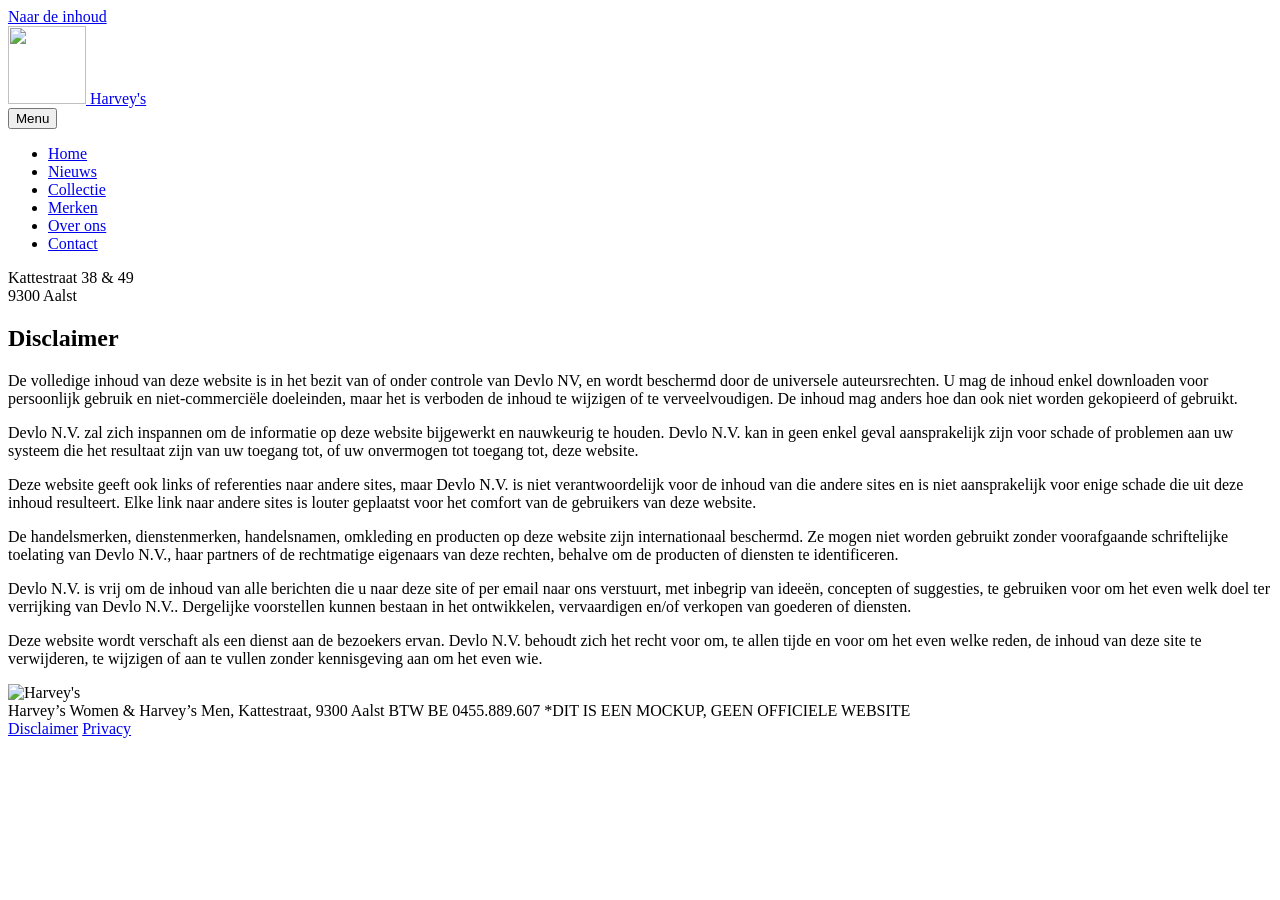
==== disclaimer.html @ fd05d6ab "html pages" ====
<!doctype html>
<html lang="nl" class="no-js">

<head>
  <meta charset="UTF-8" />
  <meta name="viewport" content="width=device-width, initial-scale=1.0" />
  <title>Disclaimer — Harvey's Aalst</title>
  <meta name="description" content="Disclaimer van de website van Harvey's Women en Harvey's Men in Aalst." />
  <link rel="icon" type="image/png" href="favicon.png" />

  <link rel="preconnect" href="https://fonts.googleapis.com" />
  <link rel="preconnect" href="https://fonts.gstatic.com" crossorigin />
  <link
    href="https://fonts.googleapis.com/css2?family=Crimson+Text:ital,wght@0,400;0,600;0,700;1,400;1,600;1,700&family=Karla:wght@400;500;600&display=swap"
    rel="stylesheet" />

  <link rel="stylesheet" href="css/tokens.css" />
  <link rel="stylesheet" href="css/base.css" />
  <link rel="stylesheet" href="css/layout.css" />
  <link rel="stylesheet" href="css/components.css" />
  <link rel="stylesheet" href="css/beweging.css" />
</head>

<body>
  <a class="skip-link" href="#main">Naar de inhoud</a>
  <div id="top"></div>

  <!-- ========== Header ========== -->
  <header class="header">
    <div class="container header__inner">
      <a class="woordmerk" href="index.html" aria-label="Harvey's, naar boven">
        <img class="woordmerk__icoon" src="images/harveys-icon.png" alt="" width="78" height="78" />
        <span>Harvey's</span>
      </a>
      <nav class="nav" aria-label="Hoofdmenu">
        <button class="nav__toggle" type="button" aria-expanded="false" aria-controls="hoofdmenu">
          <span class="nav__toggle-lijn" aria-hidden="true"></span>
          <span class="nav__toggle-lijn" aria-hidden="true"></span>
          <span class="visually-hidden">Menu</span>
        </button>
        <div class="nav__paneel" id="hoofdmenu">
          <ul class="nav__lijst">
            <li><a class="nav__link" href="index.html#home">Home</a></li>
            <li><a class="nav__link" href="index.html#nieuws">Nieuws</a></li>
            <li><a class="nav__link" href="index.html#collectie">Collectie</a></li>
            <li><a class="nav__link" href="index.html#merken">Merken</a></li>
            <li><a class="nav__link" href="index.html#over">Over ons</a></li>
            <li><a class="nav__link" href="index.html#contact">Contact</a></li>
          </ul>
          <p class="nav__adres">Kattestraat 38 &amp; 49<br />9300 Aalst</p>
        </div>
      </nav>
    </div>
  </header>

  <main id="main">
    <section class="sectie reveal" aria-labelledby="pagina-titel">
      <div class="container container--smal tekstpagina">
        <div class="sectie__kop">
          <h1 id="pagina-titel">Disclaimer</h1>
        </div>
        <div class="tekstpagina__inhoud">
          <p>De volledige inhoud van deze website is in het bezit van of onder controle van Devlo NV, en wordt beschermd door de universele auteursrechten. U mag de inhoud enkel downloaden voor persoonlijk gebruik en niet-commerciële doeleinden, maar het is verboden de inhoud te wijzigen of te verveelvoudigen. De inhoud mag anders hoe dan ook niet worden gekopieerd of gebruikt.</p>
          <p>Devlo N.V. zal zich inspannen om de informatie op deze website bijgewerkt en nauwkeurig te houden. Devlo N.V. kan in geen enkel geval aansprakelijk zijn voor schade of problemen aan uw systeem die het resultaat zijn van uw toegang tot, of uw onvermogen tot toegang tot, deze website.</p>
          <p>Deze website geeft ook links of referenties naar andere sites, maar Devlo N.V. is niet verantwoordelijk voor de inhoud van die andere sites en is niet aansprakelijk voor enige schade die uit deze inhoud resulteert. Elke link naar andere sites is louter geplaatst voor het comfort van de gebruikers van deze website.</p>
          <p>De handelsmerken, dienstenmerken, handelsnamen, omkleding en producten op deze website zijn internationaal beschermd. Ze mogen niet worden gebruikt zonder voorafgaande schriftelijke toelating van Devlo N.V., haar partners of de rechtmatige eigenaars van deze rechten, behalve om de producten of diensten te identificeren.</p>
          <p>Devlo N.V. is vrij om de inhoud van alle berichten die u naar deze site of per email naar ons verstuurt, met inbegrip van ideeën, concepten of suggesties, te gebruiken voor om het even welk doel ter verrijking van Devlo N.V.. Dergelijke voorstellen kunnen bestaan in het ontwikkelen, vervaardigen en/of verkopen van goederen of diensten.</p>
          <p>Deze website wordt verschaft als een dienst aan de bezoekers ervan. Devlo N.V. behoudt zich het recht voor om, te allen tijde en voor om het even welke reden, de inhoud van deze site te verwijderen, te wijzigen of aan te vullen zonder kennisgeving aan om het even wie.</p>
        </div>
      </div>
    </section>
  </main>

  <!-- ========== Footer ========== -->
  <footer class="footer">
    <div class="container footer__inner">
      <img class="footer__logo" src="images/harveys-logo-white.png" alt="Harvey's" width="429" height="78" />
      <div class="footer__meta">
        <span>Harvey’s Women &amp; Harvey’s Men, Kattestraat, 9300 Aalst</span>
        <span>BTW BE 0455.889.607</span>
        <span>*DIT IS EEN MOCKUP, GEEN OFFICIELE WEBSITE</span>
      </div>
      <nav class="footer__links" aria-label="Juridisch">
        <a href="disclaimer.html">Disclaimer</a>
        <a href="privacy.html">Privacy</a>
      </nav>
    </div>
  </footer>

  <script src="js/main.js"></script>
</body>

</html>
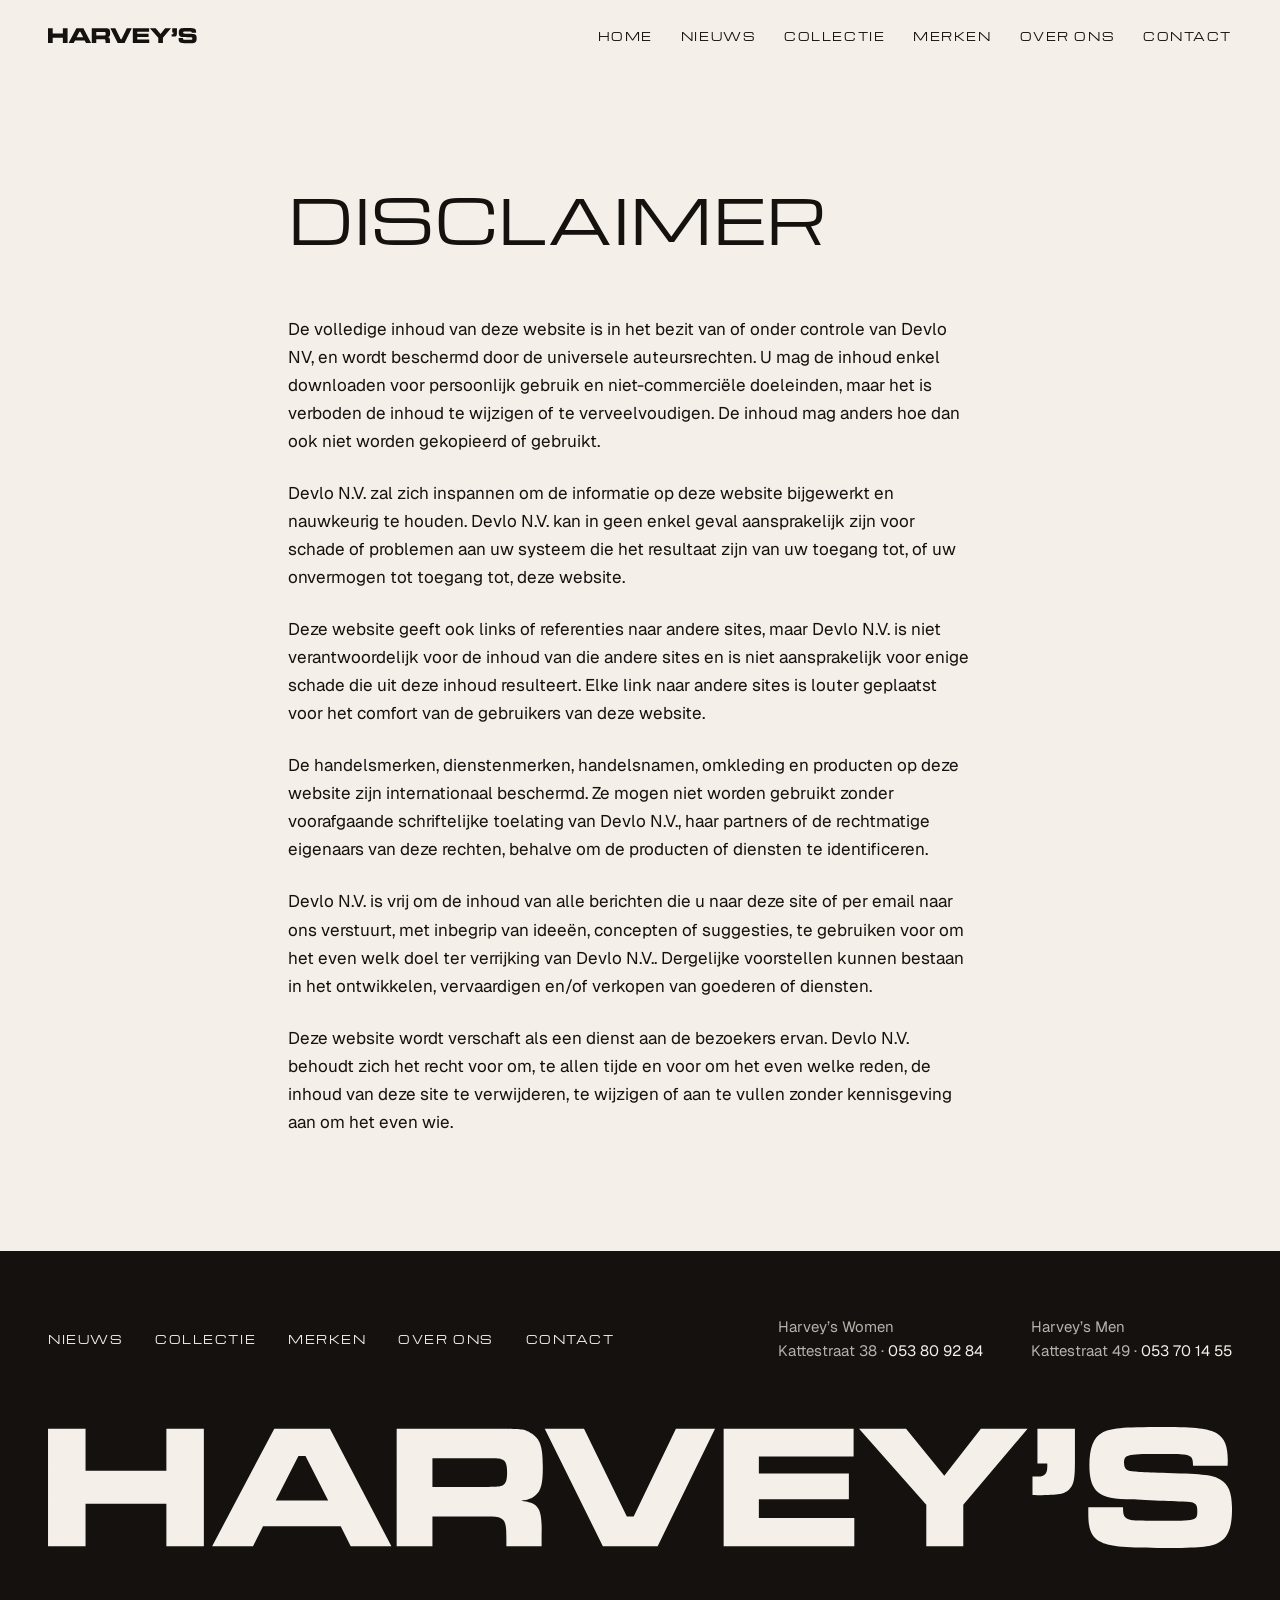
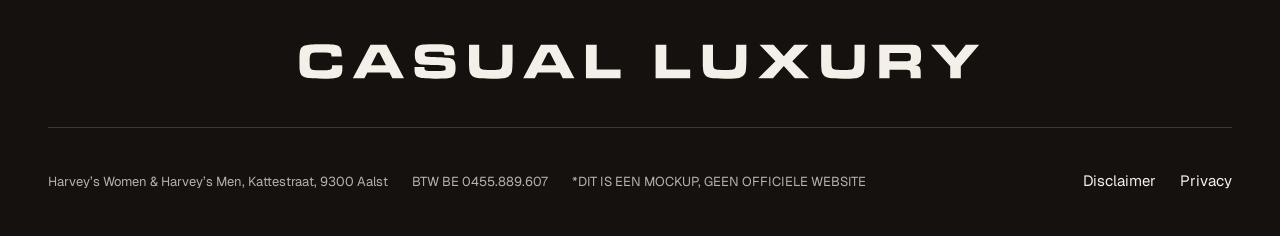
==== commit 251a7648: "style update" ====
--- a/disclaimer.html
+++ b/disclaimer.html
@@ -6,12 +6,13 @@
   <meta name="viewport" content="width=device-width, initial-scale=1.0" />
   <title>Disclaimer — Harvey's Aalst</title>
   <meta name="description" content="Disclaimer van de website van Harvey's Women en Harvey's Men in Aalst." />
-  <link rel="icon" type="image/png" href="favicon.png" />
+  <meta name="theme-color" content="#e04b00" />
+  <link rel="icon" type="image/svg+xml" href="favicon.svg" />
 
   <link rel="preconnect" href="https://fonts.googleapis.com" />
   <link rel="preconnect" href="https://fonts.gstatic.com" crossorigin />
   <link
-    href="https://fonts.googleapis.com/css2?family=Crimson+Text:ital,wght@0,400;0,600;0,700;1,400;1,600;1,700&family=Karla:wght@400;500;600&display=swap"
+    href="https://fonts.googleapis.com/css2?family=Geist:wght@400;500;600&family=Instrument+Serif:ital@0;1&family=Michroma&display=swap"
     rel="stylesheet" />
 
   <link rel="stylesheet" href="css/tokens.css" />
@@ -21,33 +22,42 @@
   <link rel="stylesheet" href="css/beweging.css" />
 </head>
 
-<body>
+<body class="pagina-tekst">
   <a class="skip-link" href="#main">Naar de inhoud</a>
   <div id="top"></div>
 
   <!-- ========== Header ========== -->
   <header class="header">
     <div class="container header__inner">
-      <a class="woordmerk" href="index.html" aria-label="Harvey's, naar boven">
-        <img class="woordmerk__icoon" src="images/harveys-icon.png" alt="" width="78" height="78" />
-        <span>Harvey's</span>
+      <a class="logo" href="index.html" aria-label="Harvey's, naar de startpagina">
+        <!-- logo:naam:start -->
+<svg viewBox="1.97 6.58 282.40 28.85" aria-hidden="true" focusable="false"><g fill="currentColor"><path d="M1.97 7V35.01H10.92V24.89H30.2V35.01H39.14V7H30.2V17.03H10.92V7Z"/><path d="M74.17 35.01H83.87L69.21 7H55.94L41.12 35.01H50.86L53.25 30.26H71.78ZM68.79 24.13H56.28L61.7 13.51H63.38Z"/><path d="M85.13 35.01H93.66V27.91H105.71C111.01 27.83 111.3 28.12 111.3 33.54V35.01H119.7V32.41C119.87 25.94 119.11 24.68 114.79 24.17C116.55 23.92 117.35 23.59 118.19 22.91C119.57 21.74 119.99 20.18 119.99 16.11C119.99 11.24 119.36 9.39 117.22 8.09C115.42 7 115.42 7 105.76 7H85.13ZM93.66 20.9V14.01H105.67C109.62 14.05 109.7 14.05 110.33 14.35C111.17 14.72 111.47 15.52 111.47 17.37C111.47 19.22 111.22 20.02 110.46 20.48C109.87 20.81 109.87 20.81 105.67 20.9Z"/><path d="M120.45 7 134.31 35.01H147.38L161.07 7H151.74L141.66 27.95H140.03L129.82 7Z"/><path d="M163.12 7V35.01H194.29V28.29H171.52V23.84H192.99V17.66H171.52V13.59H194.12V7Z"/><path d="M195.42 7 211.46 25.1V35.01H220.28V25.1L235.61 7H224.48L215.75 18.21L206.63 7Z"/><path d="M237.97 7V15.31H240.32V16.11C240.28 17.75 239.69 18.38 238.18 18.38H237.42H236.79V22.79C237.71 22.83 238.18 22.83 238.97 22.83C243.47 22.83 244.77 22.49 245.82 21.15C246.66 20.1 246.91 18.63 246.91 15.14V7Z"/><path d="M250.1 25.73V27.07C250.1 31.06 250.78 32.74 252.88 33.92C254.89 35.05 258.34 35.43 266.74 35.43C275.47 35.43 278.83 35.22 280.55 34.46C283.28 33.37 284.38 30.98 284.38 26.23C284.38 22.24 283.62 20.31 281.56 19.09C279.8 18.04 277.91 17.79 268.88 17.54C262.75 17.37 260.56 17.24 259.81 17.03C259.01 16.78 258.63 16.24 258.63 15.23C258.63 13.17 259.22 13 266.4 13C272.83 13 273.79 13.09 274.46 13.63C274.93 14.05 275.05 14.43 275.09 15.82H283.33C283.37 15.27 283.37 14.68 283.37 14.51C283.37 11.07 282.61 9.26 280.81 8.13C278.79 6.95 275.85 6.58 268.04 6.58C257.92 6.58 255.48 6.83 253.3 8C251.32 9.1 250.36 11.62 250.36 15.77C250.36 18.59 250.86 20.39 251.91 21.65C253.17 23.08 255.14 23.67 259.22 23.8C260.14 23.8 262.91 23.92 266.02 24.09C269 24.22 271.78 24.34 272.74 24.34C275.47 24.38 276.1 24.8 276.1 26.48C276.1 28.92 276.1 28.92 266.95 28.96C260.23 28.92 260.14 28.92 259.22 28.37C258.55 27.95 258.38 27.28 258.38 25.73Z"/></g></svg>
+<!-- logo:naam:einde -->
       </a>
       <nav class="nav" aria-label="Hoofdmenu">
         <button class="nav__toggle" type="button" aria-expanded="false" aria-controls="hoofdmenu">
-          <span class="nav__toggle-lijn" aria-hidden="true"></span>
-          <span class="nav__toggle-lijn" aria-hidden="true"></span>
+          <span class="nav__toggle-tekst" aria-hidden="true"><span>Menu</span><span>Sluit</span></span>
+          <span class="nav__toggle-lijnen" aria-hidden="true"><i></i><i></i></span>
           <span class="visually-hidden">Menu</span>
         </button>
         <div class="nav__paneel" id="hoofdmenu">
           <ul class="nav__lijst">
-            <li><a class="nav__link" href="index.html#home">Home</a></li>
-            <li><a class="nav__link" href="index.html#nieuws">Nieuws</a></li>
-            <li><a class="nav__link" href="index.html#collectie">Collectie</a></li>
-            <li><a class="nav__link" href="index.html#merken">Merken</a></li>
-            <li><a class="nav__link" href="index.html#over">Over ons</a></li>
-            <li><a class="nav__link" href="index.html#contact">Contact</a></li>
+            <li><a class="nav__link" href="index.html#home"><span class="nav__nr" aria-hidden="true">00</span>Home</a></li>
+            <li><a class="nav__link" href="index.html#nieuws"><span class="nav__nr" aria-hidden="true">01</span>Nieuws</a></li>
+            <li><a class="nav__link" href="index.html#collectie"><span class="nav__nr" aria-hidden="true">02</span>Collectie</a></li>
+            <li><a class="nav__link" href="index.html#merken"><span class="nav__nr" aria-hidden="true">03</span>Merken</a></li>
+            <li><a class="nav__link" href="index.html#over"><span class="nav__nr" aria-hidden="true">04</span>Over ons</a></li>
+            <li><a class="nav__link" href="index.html#contact"><span class="nav__nr" aria-hidden="true">05</span>Contact</a></li>
           </ul>
-          <p class="nav__adres">Kattestraat 38 &amp; 49<br />9300 Aalst</p>
+          <div class="nav__voet">
+            <p class="nav__adres">Kattestraat 38 &amp; 49<br />9300 Aalst</p>
+            <p class="nav__slogan">
+              <span class="visually-hidden">Casual Luxury</span>
+              <!-- logo:slogan:start -->
+<svg viewBox="61.95 58.37 162.13 8.24" aria-hidden="true" focusable="false"><g fill="currentColor"><path d="M69.71 63.41C69.7 64.59 69.66 64.61 66.99 64.61C64.42 64.61 64.38 64.58 64.38 62.53C64.38 61.32 64.48 60.85 64.77 60.61C65.01 60.42 65.45 60.37 66.97 60.37C68.63 60.37 69.3 60.44 69.45 60.65C69.54 60.78 69.57 60.89 69.59 61.35H72.03V60.96C72.03 59.64 71.76 59.05 71.03 58.7C70.48 58.44 69.73 58.37 67.67 58.37C63.54 58.37 62.65 58.57 62.2 59.58C62.01 60.03 61.95 60.68 61.95 62.54C61.95 63.49 61.96 64.15 61.99 64.51C62.09 65.41 62.35 65.88 62.94 66.18C63.6 66.51 64.61 66.61 67.66 66.61C69.49 66.61 70.38 66.53 71.03 66.31C71.86 66.01 72.18 65.42 72.18 64.16C72.18 64.04 72.17 63.86 72.16 63.41Z"/><path d="M84.11 66.49H86.88L82.69 58.49H78.9L74.67 66.49H77.45L78.13 65.13H83.43ZM82.57 63.38H79L80.55 60.35H81.03Z"/><path d="M89.39 63.84V64.22C89.39 65.36 89.58 65.84 90.18 66.18C90.75 66.5 91.74 66.61 94.14 66.61C96.63 66.61 97.59 66.55 98.09 66.33C98.87 66.02 99.18 65.34 99.18 63.98C99.18 62.84 98.96 62.29 98.37 61.94C97.87 61.64 97.33 61.57 94.75 61.5C93 61.45 92.37 61.41 92.16 61.35C91.93 61.28 91.82 61.13 91.82 60.84C91.82 60.25 91.99 60.2 94.04 60.2C95.88 60.2 96.15 60.23 96.35 60.38C96.48 60.5 96.51 60.61 96.53 61.01H98.88C98.89 60.85 98.89 60.68 98.89 60.63C98.89 59.65 98.67 59.13 98.16 58.81C97.58 58.47 96.74 58.37 94.51 58.37C91.62 58.37 90.92 58.44 90.3 58.77C89.73 59.09 89.46 59.81 89.46 60.99C89.46 61.8 89.6 62.31 89.9 62.67C90.26 63.08 90.83 63.25 91.99 63.29C92.25 63.29 93.05 63.32 93.93 63.37C94.79 63.41 95.58 63.44 95.85 63.44C96.63 63.45 96.81 63.57 96.81 64.05C96.81 64.75 96.81 64.75 94.2 64.76C92.28 64.75 92.25 64.75 91.99 64.59C91.8 64.47 91.75 64.28 91.75 63.84Z"/><path d="M102.39 58.49V62.17C102.4 63.51 102.4 63.51 102.42 63.85C102.48 64.94 102.61 65.41 103 65.81C103.6 66.44 104.56 66.61 107.62 66.61C109.48 66.61 110.28 66.56 111 66.42C111.91 66.23 112.53 65.59 112.66 64.68C112.73 64.11 112.74 63.98 112.78 62.17V58.49H110.34V62.17C110.34 62.35 110.33 62.76 110.32 63.06C110.27 63.75 110.22 63.97 110.03 64.17C109.77 64.46 109.26 64.53 107.58 64.53C105.51 64.53 105.04 64.4 104.91 63.77C104.85 63.44 104.85 63.43 104.82 62.17V58.49Z"/><path d="M124.75 66.49H127.52L123.33 58.49H119.54L115.31 66.49H118.09L118.77 65.13H124.07ZM123.21 63.38H119.64L121.19 60.35H121.67Z"/><path d="M130.28 58.49V66.49H138.53V64.45H132.84V58.49Z"/><path d="M146.89 58.49V66.49H155.14V64.45H149.45V58.49Z"/><path d="M158.15 58.49V62.17C158.16 63.51 158.16 63.51 158.18 63.85C158.24 64.94 158.37 65.41 158.76 65.81C159.36 66.44 160.32 66.61 163.38 66.61C165.24 66.61 166.04 66.56 166.76 66.42C167.67 66.23 168.29 65.59 168.42 64.68C168.49 64.11 168.5 63.98 168.54 62.17V58.49H166.1V62.17C166.1 62.35 166.09 62.76 166.08 63.06C166.03 63.75 165.98 63.97 165.79 64.17C165.53 64.46 165.02 64.53 163.34 64.53C161.27 64.53 160.8 64.4 160.67 63.77C160.61 63.44 160.61 63.43 160.58 62.17V58.49Z"/><path d="M171.69 58.49 175.47 62.45 171.38 66.49H174.88L177.48 63.61L180.11 66.49H183.53L179.5 62.45L183.34 58.49H179.97L177.48 61.29L175.02 58.49Z"/><path d="M186.38 58.49V62.17C186.39 63.51 186.39 63.51 186.41 63.85C186.47 64.94 186.6 65.41 186.99 65.81C187.59 66.44 188.55 66.61 191.61 66.61C193.47 66.61 194.27 66.56 194.99 66.42C195.9 66.23 196.52 65.59 196.65 64.68C196.72 64.11 196.73 63.98 196.77 62.17V58.49H194.33V62.17C194.33 62.35 194.32 62.76 194.31 63.06C194.26 63.75 194.21 63.97 194.02 64.17C193.76 64.46 193.25 64.53 191.57 64.53C189.5 64.53 189.03 64.4 188.9 63.77C188.84 63.44 188.84 63.43 188.81 62.17V58.49Z"/><path d="M200.25 66.49H202.69V64.46H206.13C207.65 64.44 207.73 64.52 207.73 66.07V66.49H210.13V65.75C210.18 63.9 209.96 63.54 208.73 63.39C209.23 63.32 209.46 63.23 209.7 63.03C210.09 62.7 210.21 62.25 210.21 61.09C210.21 59.7 210.03 59.17 209.42 58.8C208.91 58.49 208.91 58.49 206.15 58.49H200.25ZM202.69 62.46V60.49H206.12C207.25 60.5 207.27 60.5 207.45 60.59C207.69 60.69 207.78 60.92 207.78 61.45C207.78 61.98 207.71 62.21 207.49 62.34C207.32 62.43 207.32 62.43 206.12 62.46Z"/><path d="M212.59 58.49 217.17 63.66V66.49H219.69V63.66L224.07 58.49H220.89L218.4 61.69L215.79 58.49Z"/></g></svg>
+<!-- logo:slogan:einde -->
+            </p>
+          </div>
         </div>
       </nav>
     </div>
@@ -73,17 +83,36 @@
 
   <!-- ========== Footer ========== -->
   <footer class="footer">
-    <div class="container footer__inner">
-      <img class="footer__logo" src="images/harveys-logo-white.png" alt="Harvey's" width="429" height="78" />
-      <div class="footer__meta">
-        <span>Harvey’s Women &amp; Harvey’s Men, Kattestraat, 9300 Aalst</span>
-        <span>BTW BE 0455.889.607</span>
-        <span>*DIT IS EEN MOCKUP, GEEN OFFICIELE WEBSITE</span>
+    <div class="container">
+      <div class="footer__boven">
+        <nav class="footer__menu" aria-label="Snel naar">
+          <a href="index.html#nieuws">Nieuws</a>
+          <a href="index.html#collectie">Collectie</a>
+          <a href="index.html#merken">Merken</a>
+          <a href="index.html#over">Over ons</a>
+          <a href="index.html#contact">Contact</a>
+        </nav>
+        <div class="footer__winkels">
+          <p>Harvey’s Women<br />Kattestraat 38 · <a href="tel:+3253809284">053 80 92 84</a></p>
+          <p>Harvey’s Men<br />Kattestraat 49 · <a href="tel:+3253701455">053 70 14 55</a></p>
+        </div>
       </div>
-      <nav class="footer__links" aria-label="Juridisch">
-        <a href="disclaimer.html">Disclaimer</a>
-        <a href="privacy.html">Privacy</a>
-      </nav>
+      <a class="footer__logo" href="index.html" aria-label="Harvey's, naar de startpagina">
+        <!-- logo:lockup:start -->
+<svg viewBox="1.97 6.58 282.40 60.03" aria-hidden="true" focusable="false"><g fill="currentColor"><path d="M1.97 7V35.01H10.92V24.89H30.2V35.01H39.14V7H30.2V17.03H10.92V7Z"/><path d="M74.17 35.01H83.87L69.21 7H55.94L41.12 35.01H50.86L53.25 30.26H71.78ZM68.79 24.13H56.28L61.7 13.51H63.38Z"/><path d="M85.13 35.01H93.66V27.91H105.71C111.01 27.83 111.3 28.12 111.3 33.54V35.01H119.7V32.41C119.87 25.94 119.11 24.68 114.79 24.17C116.55 23.92 117.35 23.59 118.19 22.91C119.57 21.74 119.99 20.18 119.99 16.11C119.99 11.24 119.36 9.39 117.22 8.09C115.42 7 115.42 7 105.76 7H85.13ZM93.66 20.9V14.01H105.67C109.62 14.05 109.7 14.05 110.33 14.35C111.17 14.72 111.47 15.52 111.47 17.37C111.47 19.22 111.22 20.02 110.46 20.48C109.87 20.81 109.87 20.81 105.67 20.9Z"/><path d="M120.45 7 134.31 35.01H147.38L161.07 7H151.74L141.66 27.95H140.03L129.82 7Z"/><path d="M163.12 7V35.01H194.29V28.29H171.52V23.84H192.99V17.66H171.52V13.59H194.12V7Z"/><path d="M195.42 7 211.46 25.1V35.01H220.28V25.1L235.61 7H224.48L215.75 18.21L206.63 7Z"/><path d="M237.97 7V15.31H240.32V16.11C240.28 17.75 239.69 18.38 238.18 18.38H237.42H236.79V22.79C237.71 22.83 238.18 22.83 238.97 22.83C243.47 22.83 244.77 22.49 245.82 21.15C246.66 20.1 246.91 18.63 246.91 15.14V7Z"/><path d="M250.1 25.73V27.07C250.1 31.06 250.78 32.74 252.88 33.92C254.89 35.05 258.34 35.43 266.74 35.43C275.47 35.43 278.83 35.22 280.55 34.46C283.28 33.37 284.38 30.98 284.38 26.23C284.38 22.24 283.62 20.31 281.56 19.09C279.8 18.04 277.91 17.79 268.88 17.54C262.75 17.37 260.56 17.24 259.81 17.03C259.01 16.78 258.63 16.24 258.63 15.23C258.63 13.17 259.22 13 266.4 13C272.83 13 273.79 13.09 274.46 13.63C274.93 14.05 275.05 14.43 275.09 15.82H283.33C283.37 15.27 283.37 14.68 283.37 14.51C283.37 11.07 282.61 9.26 280.81 8.13C278.79 6.95 275.85 6.58 268.04 6.58C257.92 6.58 255.48 6.83 253.3 8C251.32 9.1 250.36 11.62 250.36 15.77C250.36 18.59 250.86 20.39 251.91 21.65C253.17 23.08 255.14 23.67 259.22 23.8C260.14 23.8 262.91 23.92 266.02 24.09C269 24.22 271.78 24.34 272.74 24.34C275.47 24.38 276.1 24.8 276.1 26.48C276.1 28.92 276.1 28.92 266.95 28.96C260.23 28.92 260.14 28.92 259.22 28.37C258.55 27.95 258.38 27.28 258.38 25.73Z"/></g><g fill="currentColor"><path d="M69.71 63.41C69.7 64.59 69.66 64.61 66.99 64.61C64.42 64.61 64.38 64.58 64.38 62.53C64.38 61.32 64.48 60.85 64.77 60.61C65.01 60.42 65.45 60.37 66.97 60.37C68.63 60.37 69.3 60.44 69.45 60.65C69.54 60.78 69.57 60.89 69.59 61.35H72.03V60.96C72.03 59.64 71.76 59.05 71.03 58.7C70.48 58.44 69.73 58.37 67.67 58.37C63.54 58.37 62.65 58.57 62.2 59.58C62.01 60.03 61.95 60.68 61.95 62.54C61.95 63.49 61.96 64.15 61.99 64.51C62.09 65.41 62.35 65.88 62.94 66.18C63.6 66.51 64.61 66.61 67.66 66.61C69.49 66.61 70.38 66.53 71.03 66.31C71.86 66.01 72.18 65.42 72.18 64.16C72.18 64.04 72.17 63.86 72.16 63.41Z"/><path d="M84.11 66.49H86.88L82.69 58.49H78.9L74.67 66.49H77.45L78.13 65.13H83.43ZM82.57 63.38H79L80.55 60.35H81.03Z"/><path d="M89.39 63.84V64.22C89.39 65.36 89.58 65.84 90.18 66.18C90.75 66.5 91.74 66.61 94.14 66.61C96.63 66.61 97.59 66.55 98.09 66.33C98.87 66.02 99.18 65.34 99.18 63.98C99.18 62.84 98.96 62.29 98.37 61.94C97.87 61.64 97.33 61.57 94.75 61.5C93 61.45 92.37 61.41 92.16 61.35C91.93 61.28 91.82 61.13 91.82 60.84C91.82 60.25 91.99 60.2 94.04 60.2C95.88 60.2 96.15 60.23 96.35 60.38C96.48 60.5 96.51 60.61 96.53 61.01H98.88C98.89 60.85 98.89 60.68 98.89 60.63C98.89 59.65 98.67 59.13 98.16 58.81C97.58 58.47 96.74 58.37 94.51 58.37C91.62 58.37 90.92 58.44 90.3 58.77C89.73 59.09 89.46 59.81 89.46 60.99C89.46 61.8 89.6 62.31 89.9 62.67C90.26 63.08 90.83 63.25 91.99 63.29C92.25 63.29 93.05 63.32 93.93 63.37C94.79 63.41 95.58 63.44 95.85 63.44C96.63 63.45 96.81 63.57 96.81 64.05C96.81 64.75 96.81 64.75 94.2 64.76C92.28 64.75 92.25 64.75 91.99 64.59C91.8 64.47 91.75 64.28 91.75 63.84Z"/><path d="M102.39 58.49V62.17C102.4 63.51 102.4 63.51 102.42 63.85C102.48 64.94 102.61 65.41 103 65.81C103.6 66.44 104.56 66.61 107.62 66.61C109.48 66.61 110.28 66.56 111 66.42C111.91 66.23 112.53 65.59 112.66 64.68C112.73 64.11 112.74 63.98 112.78 62.17V58.49H110.34V62.17C110.34 62.35 110.33 62.76 110.32 63.06C110.27 63.75 110.22 63.97 110.03 64.17C109.77 64.46 109.26 64.53 107.58 64.53C105.51 64.53 105.04 64.4 104.91 63.77C104.85 63.44 104.85 63.43 104.82 62.17V58.49Z"/><path d="M124.75 66.49H127.52L123.33 58.49H119.54L115.31 66.49H118.09L118.77 65.13H124.07ZM123.21 63.38H119.64L121.19 60.35H121.67Z"/><path d="M130.28 58.49V66.49H138.53V64.45H132.84V58.49Z"/><path d="M146.89 58.49V66.49H155.14V64.45H149.45V58.49Z"/><path d="M158.15 58.49V62.17C158.16 63.51 158.16 63.51 158.18 63.85C158.24 64.94 158.37 65.41 158.76 65.81C159.36 66.44 160.32 66.61 163.38 66.61C165.24 66.61 166.04 66.56 166.76 66.42C167.67 66.23 168.29 65.59 168.42 64.68C168.49 64.11 168.5 63.98 168.54 62.17V58.49H166.1V62.17C166.1 62.35 166.09 62.76 166.08 63.06C166.03 63.75 165.98 63.97 165.79 64.17C165.53 64.46 165.02 64.53 163.34 64.53C161.27 64.53 160.8 64.4 160.67 63.77C160.61 63.44 160.61 63.43 160.58 62.17V58.49Z"/><path d="M171.69 58.49 175.47 62.45 171.38 66.49H174.88L177.48 63.61L180.11 66.49H183.53L179.5 62.45L183.34 58.49H179.97L177.48 61.29L175.02 58.49Z"/><path d="M186.38 58.49V62.17C186.39 63.51 186.39 63.51 186.41 63.85C186.47 64.94 186.6 65.41 186.99 65.81C187.59 66.44 188.55 66.61 191.61 66.61C193.47 66.61 194.27 66.56 194.99 66.42C195.9 66.23 196.52 65.59 196.65 64.68C196.72 64.11 196.73 63.98 196.77 62.17V58.49H194.33V62.17C194.33 62.35 194.32 62.76 194.31 63.06C194.26 63.75 194.21 63.97 194.02 64.17C193.76 64.46 193.25 64.53 191.57 64.53C189.5 64.53 189.03 64.4 188.9 63.77C188.84 63.44 188.84 63.43 188.81 62.17V58.49Z"/><path d="M200.25 66.49H202.69V64.46H206.13C207.65 64.44 207.73 64.52 207.73 66.07V66.49H210.13V65.75C210.18 63.9 209.96 63.54 208.73 63.39C209.23 63.32 209.46 63.23 209.7 63.03C210.09 62.7 210.21 62.25 210.21 61.09C210.21 59.7 210.03 59.17 209.42 58.8C208.91 58.49 208.91 58.49 206.15 58.49H200.25ZM202.69 62.46V60.49H206.12C207.25 60.5 207.27 60.5 207.45 60.59C207.69 60.69 207.78 60.92 207.78 61.45C207.78 61.98 207.71 62.21 207.49 62.34C207.32 62.43 207.32 62.43 206.12 62.46Z"/><path d="M212.59 58.49 217.17 63.66V66.49H219.69V63.66L224.07 58.49H220.89L218.4 61.69L215.79 58.49Z"/></g></svg>
+<!-- logo:lockup:einde -->
+      </a>
+      <div class="footer__onder">
+        <div class="footer__meta">
+          <span>Harvey’s Women &amp; Harvey’s Men, Kattestraat, 9300 Aalst</span>
+          <span>BTW BE 0455.889.607</span>
+          <span>*DIT IS EEN MOCKUP, GEEN OFFICIELE WEBSITE</span>
+        </div>
+        <nav class="footer__links" aria-label="Juridisch">
+          <a href="disclaimer.html">Disclaimer</a>
+          <a href="privacy.html">Privacy</a>
+        </nav>
+      </div>
     </div>
   </footer>
 
--- a/css/tokens.css
+++ b/css/tokens.css
@@ -0,0 +1,164 @@
+/* Ontwerptokens — de enige plek met losse waarden. Zie DESIGN.md voor de regels. */
+:root {
+  /* Kleur — huisstijl "Casual Luxury": oranje vlak, zwart woordmerk */
+  --oranje: #e04b00; /* het merkvlak: hero, merken, nieuwsbrief, klantenkaart */
+  --oranje-diep: #b83c00; /* hover op oranje; oranje tekst op licht (contrast 5:1) */
+  --oranje-licht: #f2835a; /* kern van de spotlight in de hero, nooit voor tekst */
+  --kalk: #f4efe8; /* hoofdachtergrond, gebroken wit */
+  --linnen: #e9e1d5; /* tweede vlak, secties die moeten afwijken */
+  --inkt: #15110e; /* warm zwart: woordmerk, tekst, footer */
+  --steen: #655d55; /* secundaire tekst, labels */
+  --wit: #fff;
+  --zwart: #000;
+
+  /* Hulpwaarden voor rgba() */
+  --oranje-rgb: 224, 75, 0;
+  --inkt-rgb: 21, 17, 14;
+  --kalk-rgb: 244, 239, 232;
+
+  /* Afgeleide kleuren, altijd opgebouwd uit het palet */
+  --lijn: color-mix(in srgb, var(--inkt) 14%, transparent);
+  --lijn-sterk: color-mix(in srgb, var(--inkt) 32%, transparent);
+  --lijn-op-oranje: color-mix(in srgb, var(--inkt) 28%, transparent);
+  --lijn-op-inkt: color-mix(in srgb, var(--kalk) 18%, transparent);
+  --beeld-vlak: color-mix(in srgb, var(--linnen) 70%, var(--kalk));
+  --kalk-op-inkt: color-mix(in srgb, var(--kalk) 72%, var(--inkt));
+  --scrim: color-mix(in srgb, var(--inkt) 38%, transparent);
+
+  /* Filmkorrel op de oranje vlakken: zwarte ruis met lage, wisselende dekking.
+     De sterkte zit in de laatste rij van feColorMatrix (.3 en -.09). */
+  --korrel: url("data:image/svg+xml,%3Csvg xmlns='http://www.w3.org/2000/svg' width='240' height='240'%3E%3Cfilter id='k'%3E%3CfeTurbulence type='fractalNoise' baseFrequency='.85' numOctaves='3' stitchTiles='stitch'/%3E%3CfeColorMatrix values='0 0 0 0 0 0 0 0 0 0 0 0 0 0 0 0 0 0 .3 -.09'/%3E%3C/filter%3E%3Crect width='100%25' height='100%25' filter='url(%23k)'/%3E%3C/svg%3E");
+
+  /* Betekenis: enkel voor het label open/gesloten en het formulier */
+  --succes: var(--oranje);
+  --fout: var(--oranje-diep);
+  --rust: var(--steen);
+
+  /* Typografie */
+  --font-display: 'Michroma', 'Microgramma Extd D', 'Eurostile Extended', 'Arial Black', sans-serif;
+  --font-serif: 'Instrument Serif', 'Iowan Old Style', Georgia, serif;
+  --font-sans: 'Geist', 'Helvetica Neue', Arial, sans-serif;
+
+  --fs-label: 0.6875rem; /* Michroma in kapitalen: labels, navigatie, knoppen */
+  --fs-xs: 0.8125rem;
+  --fs-sm: 0.9375rem;
+  --fs-md: 1.0625rem;
+  --fs-lead: clamp(1.125rem, 1rem + 0.5vw, 1.375rem);
+  --fs-lg: clamp(1.25rem, 1.1rem + 0.6vw, 1.5rem);
+  --fs-h3: clamp(1.5rem, 1.2rem + 1.2vw, 2.25rem);
+  --fs-statement: clamp(1.75rem, 1.1rem + 2.8vw, 3.75rem);
+  --fs-h2: clamp(1.625rem, 0.9rem + 3.6vw, 4.25rem);
+  --fs-band: clamp(2.5rem, 1.2rem + 6vw, 7rem);
+  --fs-nummer: clamp(4.5rem, 2rem + 6.5vw, 8.5rem); /* huisnummers bij contact */
+
+  --lh-tight: 1.05;
+  --lh-snug: 1.2;
+  --lh-body: 1.65;
+
+  --tracking-label: 0.14em;
+  --tracking-display: 0.01em;
+
+  /* Ruimte */
+  --space-1: 0.25rem;
+  --space-2: 0.5rem;
+  --space-3: 0.75rem;
+  --space-4: 1rem;
+  --space-5: 1.5rem;
+  --space-6: 2rem;
+  --space-7: 3rem;
+  --space-8: 4rem;
+  --space-9: 6rem;
+  --space-10: 8rem;
+
+  --sectie-y: clamp(var(--space-8), 9vw, 9rem);
+  --gutter: clamp(var(--space-4), 4vw, var(--space-7));
+
+  /* Vorm */
+  --radius-sm: 2px;
+  --radius-md: 6px;
+  --radius-pil: 999px;
+
+  --maxw: 84rem;
+  --maxw-smal: 44rem;
+  --measure: 62ch;
+
+  --header-h: 4.5rem;
+
+  /* Schaduw: enkel voor wat echt boven de pagina zweeft */
+  --schaduw-zwevend: 0 1.5rem 3rem -1.5rem rgba(var(--inkt-rgb), 0.45);
+
+  /* Hero: het logo, en het videovenster dat bij het scrollen openschuift tot het
+     hele scherm. --v-…: de afstand van het venster tot de rand in rust (bij --p: 0).
+     --hero-reis: hoe lang de hero blijft staan terwijl het venster opengaat. */
+  --hero-logo-w: clamp(17rem, 58vw, 50rem);
+  --v-top: 63%;
+  --v-onder: 11%;
+  --v-zij: 37%;
+  --hero-reis: 220svh;
+  --hero-spot: 38vmax; /* straal van de spotlight die de muis volgt */
+
+  /* Galerij: aantal kolommen in het raster en de ruimte ertussen */
+  --kolommen: 4;
+  --galerij-gap: var(--space-4);
+
+  /* Merken: breedte van één merk in de band, ruimte ertussen, hoogte van het logovak,
+     en hoe lang één merk erover doet om voorbij te schuiven */
+  --merk-w: 10rem;
+  --merk-gap: var(--space-7);
+  --merk-logo-h: 3.25rem;
+  --merk-tempo: 3200ms;
+
+  /* Band met grote tekst onder de hero: basissnelheid in px per seconde */
+  --band-tempo: 60;
+
+  /* Beweging */
+  --duur-snel: 180ms;
+  --duur-reveal: 600ms;
+  --duur-beeld: 900ms; /* foto's die inzoomen bij hover */
+  --duur-tekst: 1300ms; /* tekstblokken die opkomen, lijnen die zich trekken */
+  --duur-kop: 1000ms; /* letters van een titel die opkomen */
+  --duur-magneet: 450ms;
+  --stap: 60ms; /* vertraging tussen opeenvolgende woorden of kaarten */
+  --stap-letter: 28ms; /* tussen twee letters van een titel */
+  --ease: cubic-bezier(0.2, 0.6, 0.2, 1);
+  --ease-uit: cubic-bezier(0.16, 1, 0.3, 1); /* snel vertrekken, zacht landen */
+  --ease-in: cubic-bezier(0.5, 0, 0.75, 0); /* zacht vertrekken, snel weg (sluiten) */
+  --ease-lijn: cubic-bezier(0.7, 0, 0.2, 1);
+  --duur-menu: 650ms; /* mobiel menu opent */
+  --duur-menu-dicht: 420ms; /* en sluit vlotter */
+
+  /* Intro van het hero-logo, één keer bij het laden (± 2 s): de letters van de naam
+     komen één voor één van onder op, de slogan loopt open vanuit het midden, het
+     videovenster komt omhoog en de hoeken faden in. */
+  --t-letter-start: 200ms;
+  --t-letter: 1100ms;
+  --t-letter-stap: 70ms;
+  --t-slogan-start: 850ms;
+  --t-slogan: 1400ms;
+  --t-venster-start: 1100ms;
+  --t-venster: 1200ms;
+  --t-hoek-start: 1500ms;
+  --t-hoek: 800ms;
+}
+
+/* Tablet: drie kolommen foto's */
+@media (min-width: 48em) and (max-width: 63.99em) {
+  :root {
+    --kolommen: 3;
+  }
+}
+
+/* Telefoon: twee kolommen foto's, smallere merkvakken, een breder videovenster */
+@media (max-width: 47.99em) {
+  :root {
+    --kolommen: 2;
+    --galerij-gap: var(--space-3);
+    --merk-w: 7.5rem;
+    --merk-gap: var(--space-6);
+    --hero-logo-w: min(84vw, 26rem);
+    --v-top: 60%;
+    --v-onder: 13%;
+    --v-zij: 16%;
+    --hero-reis: 200svh;
+  }
+}
--- a/css/base.css
+++ b/css/base.css
@@ -0,0 +1,189 @@
+/* Reset en basisopmaak van elementen. */
+*,
+*::before,
+*::after {
+  box-sizing: border-box;
+}
+
+html {
+  scroll-behavior: smooth;
+  scroll-padding-top: calc(var(--header-h) + var(--space-4));
+  -webkit-text-size-adjust: 100%;
+}
+
+body {
+  margin: 0;
+  background: var(--kalk);
+  color: var(--inkt);
+  font-family: var(--font-sans);
+  font-size: var(--fs-md);
+  line-height: var(--lh-body);
+  -webkit-font-smoothing: antialiased;
+  overflow-x: clip;
+}
+
+h1,
+h2,
+h3,
+h4 {
+  font-weight: 400;
+  margin: 0;
+  text-wrap: balance;
+}
+
+/* Titels van secties: Michroma, in kapitalen, breed */
+h1,
+h2 {
+  font-family: var(--font-display);
+  font-size: var(--fs-h2);
+  line-height: var(--lh-tight);
+  letter-spacing: var(--tracking-display);
+  text-transform: uppercase;
+}
+
+/* Kleinere titels: de serif, de zachte stem van het merk */
+h3,
+h4 {
+  font-family: var(--font-serif);
+  line-height: var(--lh-snug);
+}
+
+h3 {
+  font-size: var(--fs-h3);
+}
+
+h4 {
+  font-size: var(--fs-lg);
+}
+
+p {
+  margin: 0;
+  max-width: var(--measure);
+}
+
+p + p {
+  margin-top: var(--space-4);
+}
+
+em {
+  font-family: var(--font-serif);
+  font-style: italic;
+}
+
+a {
+  color: var(--oranje-diep);
+  text-decoration: underline;
+  text-decoration-thickness: 1px;
+  text-underline-offset: 0.2em;
+  transition:
+    color var(--duur-snel) var(--ease),
+    text-decoration-thickness var(--duur-snel) var(--ease);
+}
+
+a:hover {
+  color: var(--inkt);
+  text-decoration-thickness: 2px;
+}
+
+ul,
+ol {
+  margin: 0;
+  padding: 0;
+  list-style: none;
+}
+
+img,
+svg,
+video {
+  display: block;
+  max-width: 100%;
+}
+
+img {
+  height: auto;
+}
+
+address {
+  font-style: normal;
+}
+
+figure {
+  margin: 0;
+}
+
+time {
+  font-variant-numeric: tabular-nums;
+}
+
+button,
+input {
+  font: inherit;
+  color: inherit;
+}
+
+button {
+  -webkit-tap-highlight-color: transparent;
+}
+
+/* Zichtbare focus voor toetsenbordgebruikers, ongeacht element */
+:focus-visible {
+  outline: 2px solid var(--oranje-diep);
+  outline-offset: 3px;
+  border-radius: var(--radius-sm);
+}
+
+::selection {
+  background: var(--oranje);
+  color: var(--inkt);
+}
+
+.skip-link {
+  position: absolute;
+  top: var(--space-2);
+  left: var(--space-2);
+  padding: var(--space-2) var(--space-4);
+  background: var(--inkt);
+  color: var(--kalk);
+  border-radius: var(--radius-md);
+  transform: translateY(-200%);
+  z-index: 100;
+}
+
+.skip-link:focus {
+  transform: none;
+}
+
+.visually-hidden {
+  position: absolute;
+  width: 1px;
+  height: 1px;
+  padding: 0;
+  margin: -1px;
+  overflow: hidden;
+  clip: rect(0 0 0 0);
+  white-space: nowrap;
+  border: 0;
+}
+
+/* Label: Michroma in kapitalen, ruim gespatieerd */
+.label {
+  font-family: var(--font-display);
+  font-size: var(--fs-label);
+  line-height: 1.4;
+  letter-spacing: var(--tracking-label);
+  text-transform: uppercase;
+}
+
+@media (prefers-reduced-motion: reduce) {
+  html {
+    scroll-behavior: auto;
+  }
+
+  *,
+  *::before,
+  *::after {
+    transition-duration: 0.01ms !important;
+    animation-duration: 0.01ms !important;
+    animation-iteration-count: 1 !important;
+  }
+}
--- a/css/layout.css
+++ b/css/layout.css
@@ -0,0 +1,264 @@
+/* Pagina-opbouw: containers, secties en rasters. Geen kleuren of decoratie hier. */
+.container {
+  width: min(100% - 2 * var(--gutter), var(--maxw));
+  margin-inline: auto;
+}
+
+.container--smal {
+  max-width: var(--maxw-smal);
+}
+
+.sectie {
+  position: relative;
+  padding-block: var(--sectie-y);
+}
+
+/* Kop van een sectie: nummer, titel en intro. Op groter scherm staat het nummer
+   naast de titel en de intro rechts ervan, op één lijn. */
+.sectie__kop {
+  display: grid;
+  grid-template-columns: auto 1fr;
+  align-items: start;
+  column-gap: var(--space-4);
+  row-gap: var(--space-4);
+  margin-bottom: var(--space-7);
+}
+
+.sectie__kop > p {
+  grid-column: 1 / -1;
+}
+
+@media (min-width: 56em) {
+  .sectie__kop {
+    grid-template-columns: auto auto 1fr;
+    align-items: end;
+    column-gap: var(--space-5);
+    margin-bottom: var(--space-8);
+  }
+
+  .sectie__kop > p {
+    grid-column: 3;
+    justify-self: end;
+    max-width: 26rem;
+  }
+}
+
+/* Header: vast bovenaan, over de hero heen */
+.header__inner {
+  display: flex;
+  align-items: center;
+  justify-content: space-between;
+  gap: var(--space-5);
+  min-height: var(--header-h);
+}
+
+/* Tekstpagina's hebben geen hero: de inhoud begint onder de vaste header */
+.pagina-tekst main {
+  padding-top: var(--header-h);
+}
+
+/* Hero: de sectie is langer dan het scherm; het plakkende deel blijft staan
+   terwijl het videovenster opengaat (zie components.css en js/main.js) */
+.hero {
+  position: relative;
+  height: var(--hero-reis);
+}
+
+.hero__plak {
+  position: sticky;
+  top: 0;
+  height: 100svh;
+  min-height: 32rem;
+  overflow: hidden;
+  isolation: isolate;
+}
+
+.hero__inhoud {
+  position: absolute;
+  inset: 0 var(--gutter);
+  display: grid;
+  place-items: center;
+  padding-bottom: 14svh; /* het logo staat iets boven het midden, zoals in de huisstijl */
+  pointer-events: none;
+}
+
+.hero__voet {
+  position: absolute;
+  inset: auto var(--gutter) var(--space-5);
+  display: flex;
+  justify-content: space-between;
+  align-items: end;
+  gap: var(--space-4);
+}
+
+@media (max-width: 47.99em) {
+  .hero__voet {
+    flex-direction: column;
+    align-items: center;
+    gap: var(--space-1);
+    text-align: center;
+  }
+}
+
+/* Nieuws: beeld en tekst naast elkaar */
+.nieuws {
+  display: grid;
+  grid-template-columns: 1fr;
+}
+
+/* Collectie: bento. Elke zevende foto is dubbel zo groot; de rest schuift eromheen. */
+.galerij {
+  display: flex;
+  flex-direction: column;
+  gap: var(--space-8);
+}
+
+.galerij__raster {
+  display: grid;
+  grid-template-columns: repeat(var(--kolommen), minmax(0, 1fr));
+  grid-auto-flow: dense;
+  gap: var(--galerij-gap);
+}
+
+@media (min-width: 48em) {
+  .galerij__item:nth-child(7n + 1) {
+    grid-column: span 2;
+    grid-row: span 2;
+  }
+}
+
+/* Telefoon: twee kolommen, elke vijfde foto over de volle breedte */
+@media (max-width: 47.99em) {
+  .galerij__item:nth-child(5n + 1) {
+    grid-column: span 2;
+  }
+}
+
+/* Merken: twee banden onder elkaar, over de volle breedte */
+.merkgroep + .merkgroep {
+  margin-top: var(--space-7);
+}
+
+.merkband {
+  overflow: hidden;
+  padding-block: var(--space-2);
+}
+
+.merkband__spoor {
+  display: flex;
+  width: max-content;
+}
+
+.merklijst {
+  display: flex;
+  flex-shrink: 0;
+  gap: var(--merk-gap);
+  padding-inline: calc(var(--merk-gap) / 2);
+}
+
+/* Een vaste breedte, niet enkel een flex-basis: Safari rekent de breedte van de lijst
+   anders uit de logo's zelf (svg's zonder eigen maat) en dan komt de kopie van de
+   lijst bovenop de eerste te liggen */
+.merk {
+  flex: none;
+  width: var(--merk-w);
+  min-width: 0;
+}
+
+/* Zonder beweging (of zonder JavaScript) loopt de lijst gewoon om in een raster */
+.merkband__spoor.is-stil,
+.no-js .merkband__spoor {
+  width: auto;
+}
+
+.merkband__spoor.is-stil .merklijst,
+.no-js .merkband__spoor .merklijst {
+  flex-wrap: wrap;
+  row-gap: var(--space-5);
+  width: min(100% - 2 * var(--gutter), var(--maxw));
+  margin-inline: auto;
+}
+
+/* Over: statement over de volle breedte, daaronder tekst links en foto's rechts */
+.over {
+  display: grid;
+  grid-template-columns: 1fr;
+  gap: var(--space-7);
+  align-items: start;
+  margin-top: var(--space-8);
+}
+
+@media (min-width: 56em) {
+  .over {
+    grid-template-columns: 4fr 6fr;
+    gap: var(--space-8);
+  }
+}
+
+/* De carrousel loopt rechts door tot aan de rand van het scherm: de rechter
+   containermarge wordt teruggenomen */
+.over__carrousel {
+  margin-right: calc(-1 * max(var(--gutter), (100vw - var(--maxw)) / 2));
+}
+
+/* Contact: twee winkels, daaronder openingsuren */
+.contact {
+  display: grid;
+  grid-template-columns: 1fr;
+  gap: var(--space-8);
+}
+
+@media (min-width: 48em) {
+  .contact {
+    grid-template-columns: 1fr 1fr;
+    gap: var(--space-7);
+  }
+}
+
+.contact__uren {
+  display: grid;
+  gap: var(--space-4);
+  margin-top: var(--space-8);
+  padding-top: var(--space-6);
+  border-top: 1px solid var(--lijn-sterk);
+}
+
+@media (min-width: 48em) {
+  .contact__uren {
+    grid-template-columns: 1fr 1fr;
+    gap: var(--space-7);
+  }
+}
+
+/* Nieuwsbrief */
+.nieuwsbrief {
+  display: grid;
+  grid-template-columns: 1fr;
+  gap: var(--space-7);
+  align-items: end;
+}
+
+@media (min-width: 56em) {
+  .nieuwsbrief {
+    grid-template-columns: 6fr 5fr;
+    gap: var(--space-9);
+  }
+}
+
+/* Footer */
+.footer__boven,
+.footer__onder {
+  display: flex;
+  flex-wrap: wrap;
+  justify-content: space-between;
+  gap: var(--space-5) var(--space-7);
+}
+
+.footer__boven {
+  padding-block: var(--space-8) var(--space-7);
+}
+
+.footer__onder {
+  align-items: center;
+  padding-block: var(--space-6);
+}
--- a/css/components.css
+++ b/css/components.css
@@ -0,0 +1,1583 @@
+/* Componenten: uiterlijk van herbruikbare onderdelen. */
+
+/* ---------- Header en navigatie ----------
+   Vast bovenaan. Bovenaan de pagina is ze doorzichtig (over het oranje van de hero);
+   eens gescrold krijgt ze een vlak, en ze verdwijnt naar boven bij het naar beneden
+   scrollen (js/main.js, setupHeader). Geen transform in rust: anders zou het mobiele
+   menupaneel (position: fixed) aan de header vastzitten. */
+.header {
+  position: fixed;
+  inset: 0 0 auto;
+  z-index: 50;
+  color: var(--inkt);
+  transition: transform var(--duur-menu) var(--ease-uit);
+}
+
+.header::before {
+  content: '';
+  position: absolute;
+  inset: 0;
+  z-index: -1;
+  background: color-mix(in srgb, var(--kalk) 90%, transparent);
+  -webkit-backdrop-filter: blur(12px);
+  backdrop-filter: blur(12px);
+  box-shadow: inset 0 -1px 0 var(--lijn);
+  opacity: 0;
+  transition: opacity var(--duur-snel) var(--ease);
+}
+
+.header.is-gescrold::before {
+  opacity: 1;
+}
+
+.header.is-weg {
+  transform: translateY(-100%);
+}
+
+.logo {
+  display: inline-flex;
+  align-items: center;
+  min-height: 2.75rem;
+  color: inherit;
+  text-decoration: none;
+  transition: opacity var(--duur-snel) var(--ease);
+}
+
+.logo:hover {
+  color: inherit;
+  opacity: 0.7;
+}
+
+.logo svg {
+  height: 0.95rem;
+  width: auto;
+}
+
+.nav__toggle,
+.nav__nr,
+.nav__voet {
+  display: none;
+}
+
+.nav__lijst {
+  display: flex;
+  gap: clamp(var(--space-4), 2.2vw, var(--space-6));
+}
+
+.nav__link {
+  position: relative;
+  display: inline-block;
+  padding-block: var(--space-3);
+  color: inherit;
+  text-decoration: none;
+  font-family: var(--font-display);
+  font-size: var(--fs-label);
+  letter-spacing: var(--tracking-label);
+  text-transform: uppercase;
+}
+
+/* lijntje dat van links binnenschuift en naar rechts weer weg */
+.nav__link::after {
+  content: '';
+  position: absolute;
+  inset: auto 0 var(--space-2);
+  height: 1px;
+  background: currentColor;
+  transform: scaleX(0);
+  transform-origin: right;
+  transition: transform var(--duur-reveal) var(--ease-uit);
+}
+
+.nav__link:hover {
+  color: inherit;
+}
+
+.nav__link:hover::after,
+.nav__link:focus-visible::after {
+  transform: scaleX(1);
+  transform-origin: left;
+}
+
+/* Mobiel: een oranje doek dat van boven over het hele scherm valt, met grote links */
+@media (max-width: 47.99em) {
+  .nav__toggle {
+    display: inline-flex;
+    align-items: center;
+    gap: var(--space-3);
+    min-height: 3rem;
+    padding: 0 0 0 var(--space-3);
+    background: none;
+    border: 0;
+    color: inherit;
+    font-family: var(--font-display);
+    font-size: var(--fs-label);
+    letter-spacing: var(--tracking-label);
+    text-transform: uppercase;
+    cursor: pointer;
+  }
+
+  /* "Menu" en "Sluit" staan onder elkaar; het vak toont er één */
+  .nav__toggle-tekst {
+    display: grid;
+    height: 1.4em;
+    line-height: 1.4;
+    overflow: hidden;
+  }
+
+  .nav__toggle-tekst span {
+    transition: transform var(--duur-menu) var(--ease-uit);
+  }
+
+  .nav.is-open .nav__toggle-tekst span {
+    transform: translateY(-100%);
+  }
+
+  /* twee lijntjes die bij openen een kruis vormen */
+  .nav__toggle-lijnen {
+    position: relative;
+    width: 1.5rem;
+    height: 0.625rem;
+  }
+
+  .nav__toggle-lijnen i {
+    position: absolute;
+    left: 0;
+    right: 0;
+    height: 1.5px;
+    background: currentColor;
+    transition: transform var(--duur-menu) var(--ease-uit);
+  }
+
+  .nav__toggle-lijnen i:first-child {
+    top: 0;
+  }
+
+  .nav__toggle-lijnen i:last-child {
+    bottom: 0;
+  }
+
+  .nav.is-open .nav__toggle-lijnen i:first-child {
+    transform: translateY(calc(0.3125rem - 0.75px)) rotate(45deg);
+  }
+
+  .nav.is-open .nav__toggle-lijnen i:last-child {
+    transform: translateY(calc(-0.3125rem + 0.75px)) rotate(-45deg);
+  }
+
+
+  .nav__paneel {
+    position: fixed;
+    inset: 0;
+    z-index: -1;
+    display: flex;
+    flex-direction: column;
+    padding: calc(var(--header-h) + var(--space-6)) var(--gutter) var(--space-6);
+    background: var(--oranje) var(--korrel);
+    color: var(--inkt);
+    overflow-y: auto;
+    /* dicht: opgerold naar boven; het doek valt met een zachte uitloop en gaat
+       wat sneller weer op */
+    clip-path: inset(0 0 100% 0);
+    visibility: hidden;
+    transition:
+      clip-path var(--duur-menu-dicht) var(--ease-in),
+      visibility 0s linear var(--duur-menu-dicht);
+  }
+
+  .nav.is-open .nav__paneel {
+    clip-path: inset(0);
+    visibility: visible;
+    transition:
+      clip-path var(--duur-menu) var(--ease-uit),
+      visibility 0s;
+  }
+
+  .nav__lijst {
+    flex-direction: column;
+    gap: 0;
+  }
+
+  /* elke link komt uit zijn eigen vak omhoog, één voor één */
+  .nav__lijst li {
+    overflow: hidden;
+    border-bottom: 1px solid var(--lijn-op-oranje);
+  }
+
+  .nav__link {
+    display: flex;
+    align-items: baseline;
+    gap: var(--space-4);
+    padding-block: var(--space-4);
+    font-size: clamp(1.375rem, 6.5vw, 2.25rem);
+    letter-spacing: var(--tracking-display);
+    transform: translateY(105%);
+    transition: transform var(--duur-snel) var(--ease);
+  }
+
+  .nav.is-open .nav__link {
+    transform: none;
+    transition: transform var(--duur-menu) var(--ease-uit) calc(150ms + var(--i, 0) * 60ms);
+  }
+
+  .nav__link::after {
+    display: none;
+  }
+
+  .nav__link:focus-visible {
+    outline-offset: -2px;
+  }
+
+  .nav__lijst li:nth-child(1) .nav__link { --i: 0; }
+  .nav__lijst li:nth-child(2) .nav__link { --i: 1; }
+  .nav__lijst li:nth-child(3) .nav__link { --i: 2; }
+  .nav__lijst li:nth-child(4) .nav__link { --i: 3; }
+  .nav__lijst li:nth-child(5) .nav__link { --i: 4; }
+  .nav__lijst li:nth-child(6) .nav__link { --i: 5; }
+
+  .nav__nr {
+    display: inline;
+    font-size: var(--fs-label);
+    letter-spacing: var(--tracking-label);
+  }
+
+  /* adres en slogan onderaan het doek */
+  .nav__voet {
+    display: flex;
+    justify-content: space-between;
+    align-items: end;
+    gap: var(--space-4);
+    margin-top: auto;
+    padding-top: var(--space-6);
+    font-size: var(--fs-xs);
+    line-height: 1.6;
+    opacity: 0;
+    transition: opacity var(--duur-snel) var(--ease);
+  }
+
+  .nav.is-open .nav__voet {
+    opacity: 1;
+    transition: opacity var(--duur-menu) var(--ease-uit) 450ms;
+  }
+
+  .nav__voet p {
+    margin: 0;
+  }
+
+  .nav__slogan svg {
+    height: 0.5rem;
+    width: auto;
+  }
+}
+
+@media (max-width: 47.99em) and (hover: hover) {
+  .nav:not(.is-open) .nav__toggle:hover .nav__toggle-lijnen i:first-child {
+    transform: scaleX(0.7);
+    transform-origin: right;
+  }
+}
+
+/* Pagina staat stil zolang het menu open is; de header blijft dan in beeld */
+html.menu-open {
+  overflow: hidden;
+}
+
+html.menu-open .header {
+  transform: none;
+}
+
+/* ---------- Knoppen en links ---------- */
+
+/* Inktzwarte pil. --mx/--my zet js/main.js (setupMagneet): de knop trekt licht naar
+   de muis toe. */
+.knop {
+  display: inline-flex;
+  align-items: center;
+  justify-content: center;
+  gap: var(--space-3);
+  min-height: 3rem;
+  padding: 0 var(--space-6);
+  background: var(--inkt);
+  color: var(--kalk);
+  border: 1px solid var(--inkt);
+  border-radius: var(--radius-pil);
+  font-family: var(--font-display);
+  font-size: var(--fs-label);
+  letter-spacing: var(--tracking-label);
+  text-transform: uppercase;
+  text-decoration: none;
+  cursor: pointer;
+  transform: translate(var(--mx, 0), var(--my, 0)) scale(var(--s, 1));
+  transition:
+    background-color var(--duur-snel) var(--ease),
+    border-color var(--duur-snel) var(--ease),
+    color var(--duur-snel) var(--ease),
+    transform var(--duur-magneet) var(--ease-uit);
+}
+
+.knop svg {
+  width: 1rem;
+  height: 1rem;
+  fill: none;
+  stroke: currentColor;
+  stroke-width: 1.5;
+  transition: transform var(--duur-reveal) var(--ease-uit);
+}
+
+.knop:hover {
+  background: var(--kalk);
+  border-color: var(--kalk);
+  color: var(--inkt);
+}
+
+.knop:hover svg {
+  transform: translateX(3px);
+}
+
+.knop:active {
+  --s: 0.97;
+}
+
+.knop:focus-visible {
+  outline: 2px solid var(--inkt);
+  outline-offset: 3px;
+}
+
+.knop:disabled {
+  opacity: 0.4;
+  cursor: not-allowed;
+}
+
+/* Telefoonnummer en andere korte acties: een omlijnde pil */
+.pil-link {
+  display: inline-flex;
+  align-items: center;
+  min-height: 2.75rem;
+  padding: 0 var(--space-5);
+  border: 1px solid var(--lijn-sterk);
+  border-radius: var(--radius-pil);
+  color: var(--inkt);
+  font-weight: 500;
+  font-variant-numeric: tabular-nums;
+  text-decoration: none;
+  transition:
+    background-color var(--duur-snel) var(--ease),
+    border-color var(--duur-snel) var(--ease),
+    color var(--duur-snel) var(--ease);
+}
+
+.pil-link:hover {
+  background: var(--inkt);
+  border-color: var(--inkt);
+  color: var(--kalk);
+}
+
+.pil-link:focus-visible {
+  border-radius: var(--radius-pil);
+}
+
+/* ---------- Secties ---------- */
+.sectie--linnen {
+  background: var(--linnen);
+}
+
+.sectie--oranje {
+  background: var(--oranje) var(--korrel);
+  color: var(--inkt);
+}
+
+.sectie--oranje a,
+.sectie--oranje a:hover {
+  color: var(--inkt);
+}
+
+.sectie--oranje :focus-visible,
+.hero :focus-visible {
+  outline-color: var(--inkt);
+}
+
+.sectie__nr {
+  align-self: start;
+  padding-top: 0.35em;
+  color: var(--steen);
+}
+
+.sectie--oranje .sectie__nr {
+  color: var(--inkt);
+}
+
+.sectie__kop > p {
+  color: var(--steen);
+  font-size: var(--fs-lead);
+  line-height: 1.45;
+}
+
+.sectie--oranje .sectie__kop > p {
+  color: var(--inkt);
+}
+
+/* Titels die js/main.js (setupKoppen) in letters splitst: elk woord is een vak
+   waaruit de letters omhoog komen (zie beweging.css) */
+.kop__woord {
+  display: inline-block;
+  overflow: clip;
+  padding-bottom: 0.08em;
+  margin-bottom: -0.08em;
+  vertical-align: top;
+}
+
+.kop__letter {
+  display: inline-block;
+}
+
+/* Beeldplek: de vaste verhouding en achtergrond terwijl de foto laadt */
+.beeld {
+  position: relative;
+  overflow: hidden;
+  background: var(--beeld-vlak);
+  border-radius: var(--radius-md);
+}
+
+.beeld img {
+  width: 100%;
+  height: 100%;
+  object-fit: cover;
+  transition: transform var(--duur-beeld) var(--ease-uit);
+}
+
+.beeld--4x5 {
+  aspect-ratio: 4 / 5;
+}
+
+.beeld--4x3 {
+  aspect-ratio: 4 / 3;
+}
+
+/* ---------- Hero ----------
+   Oranje vlak met korrel en een zachte spotlight die de muis volgt (--mx/--my).
+   Daarop het videovenster: in rust een klein venster onder het logo, bij het scrollen
+   opent het tot het hele scherm (--p van 0 naar 1, gezet door js/main.js). */
+.hero__plak {
+  background: var(--oranje);
+  color: var(--inkt);
+}
+
+.hero__plak::before {
+  content: '';
+  position: absolute;
+  inset: 0;
+  z-index: 0;
+  background: radial-gradient(
+    var(--hero-spot) circle at var(--mx, 50%) var(--my, 38%),
+    color-mix(in srgb, var(--oranje-licht) 60%, transparent),
+    transparent 70%
+  );
+  opacity: 0.6;
+}
+
+.hero__korrel {
+  position: absolute;
+  inset: -2rem;
+  z-index: 1;
+  background: var(--korrel);
+  pointer-events: none;
+}
+
+.hero__venster {
+  --dicht: calc(1 - var(--p, 0));
+  position: absolute;
+  inset: 0;
+  z-index: 2;
+  background: var(--inkt);
+  clip-path: inset(
+    calc(var(--dicht) * var(--v-top)) calc(var(--dicht) * var(--v-zij))
+    calc(var(--dicht) * var(--v-onder)) calc(var(--dicht) * var(--v-zij))
+    round calc(var(--dicht) * var(--radius-md))
+  );
+}
+
+/* een waas over de video, zodat het logo erop leesbaar blijft */
+.hero__venster::after {
+  content: '';
+  position: absolute;
+  inset: 0;
+  background: var(--scrim);
+  opacity: var(--p, 0);
+}
+
+.hero__video {
+  width: 100%;
+  height: 100%;
+  object-fit: cover;
+  transform: scale(calc(1.2 - 0.2 * var(--p, 0)));
+}
+
+.hero__inhoud,
+.hero__voet {
+  z-index: 3;
+}
+
+/* Het logo: naam en slogan als paden (tools/maak-logo.py). Wordt licht zodra de
+   video groot genoeg is (.is-donker) en krimpt een beetje mee. */
+.hero__logo {
+  width: var(--hero-logo-w);
+  margin: 0;
+  color: var(--inkt);
+  transform: scale(calc(1 - 0.1 * var(--p, 0)));
+  transition: color 700ms var(--ease);
+}
+
+.hero__logo-svg {
+  width: 100%;
+  height: auto;
+  overflow: visible;
+}
+
+.hero__logo .teken,
+.hero__logo .slogan-teken {
+  transform-box: fill-box;
+}
+
+.hero__voet {
+  color: var(--inkt);
+  transition: color 700ms var(--ease);
+}
+
+.hero.is-donker .hero__logo,
+.hero.is-donker .hero__voet {
+  color: var(--kalk);
+}
+
+.hero__hoek {
+  margin: 0;
+  max-width: none;
+}
+
+/* ---------- Band onder de hero: twee rijen grote tekst ---------- */
+.band {
+  display: grid;
+  gap: var(--space-1);
+  padding-block: var(--space-6);
+  overflow: hidden;
+  background: var(--inkt);
+  color: var(--kalk);
+}
+
+.band__rij {
+  display: flex;
+  width: max-content;
+  white-space: nowrap;
+}
+
+.band__tekst {
+  display: inline-flex;
+  align-items: center;
+  flex: none;
+  font-family: var(--font-display);
+  font-size: var(--fs-band);
+  line-height: 1.15;
+  letter-spacing: var(--tracking-display);
+  text-transform: uppercase;
+}
+
+/* de tweede rij is enkel omlijnd */
+.band__rij--lijn .band__tekst {
+  color: transparent;
+  -webkit-text-stroke: 1.5px var(--kalk);
+}
+
+/* een oranje ster met vier punten tussen de woorden */
+.band__ster {
+  flex: none;
+  width: 0.42em;
+  height: 0.42em;
+  margin-inline: 0.5em;
+  background: var(--oranje);
+  clip-path: polygon(50% 0, 60% 40%, 100% 50%, 60% 60%, 50% 100%, 40% 60%, 0 50%, 40% 40%);
+}
+
+/* ---------- Nieuws ---------- */
+.nieuws-item {
+  display: grid;
+  gap: var(--space-6);
+}
+
+@media (min-width: 48em) {
+  .nieuws-item--uitgelicht {
+    grid-template-columns: 5fr 6fr;
+    gap: var(--space-8);
+    align-items: end;
+  }
+}
+
+.nieuws-item__tekst {
+  display: flex;
+  flex-direction: column;
+  gap: var(--space-4);
+}
+
+@media (min-width: 48em) {
+  .nieuws-item__tekst {
+    padding-bottom: var(--space-6);
+  }
+}
+
+.nieuws-item time {
+  color: var(--oranje-diep);
+}
+
+.nieuws-item h3 {
+  font-size: var(--fs-statement);
+  line-height: 1.08;
+  letter-spacing: -0.01em;
+}
+
+.nieuws-item p {
+  color: var(--steen);
+  font-size: var(--fs-lead);
+  line-height: 1.5;
+}
+
+.nieuws-item:hover .beeld img {
+  transform: scale(1.04);
+}
+
+/* ---------- Collectie: tabbladen, galerij en lichtbak ---------- */
+
+/* Twee tabbladen met een oranje pil die meeschuift (js/galerij.js zet --x en --w) */
+.tabs {
+  position: relative;
+  display: inline-flex;
+  align-self: flex-start;
+  padding: 4px;
+  border: 1px solid var(--lijn-sterk);
+  border-radius: var(--radius-pil);
+}
+
+.tabs__glijder {
+  position: absolute;
+  top: 4px;
+  bottom: 4px;
+  left: 0;
+  width: var(--w, 0);
+  background: var(--oranje);
+  border-radius: var(--radius-pil);
+  transform: translateX(var(--x, 0));
+  transition:
+    transform var(--duur-menu) var(--ease-uit),
+    width var(--duur-menu) var(--ease-uit);
+}
+
+.tabs__knop {
+  position: relative;
+  display: inline-flex;
+  align-items: center;
+  gap: var(--space-2);
+  min-height: 2.75rem;
+  padding: 0 var(--space-5);
+  background: none;
+  border: 0;
+  border-radius: var(--radius-pil);
+  color: var(--steen);
+  font-family: var(--font-display);
+  font-size: var(--fs-label);
+  letter-spacing: var(--tracking-label);
+  text-transform: uppercase;
+  cursor: pointer;
+  transition: color var(--duur-snel) var(--ease);
+}
+
+.tabs__knop:hover,
+.tabs__knop[aria-selected='true'] {
+  color: var(--inkt);
+}
+
+.tabs__knop:focus-visible {
+  border-radius: var(--radius-pil);
+  outline-offset: 2px;
+}
+
+.tabs__aantal {
+  font-family: var(--font-sans);
+  font-size: var(--fs-xs);
+  letter-spacing: 0;
+}
+
+.galerij.is-tabs {
+  gap: var(--space-6);
+}
+
+.galerij__groep h3 {
+  font-family: var(--font-display);
+  font-size: var(--fs-label);
+  letter-spacing: var(--tracking-label);
+  text-transform: uppercase;
+  padding-bottom: var(--space-3);
+  margin-bottom: var(--space-5);
+  border-bottom: 1px solid var(--lijn-sterk);
+}
+
+/* Met tabbladen is de groepstitel overbodig in beeld (voor schermlezers blijft hij) */
+.galerij.is-tabs .galerij__groep h3 {
+  position: absolute;
+  width: 1px;
+  height: 1px;
+  overflow: hidden;
+  clip: rect(0 0 0 0);
+  white-space: nowrap;
+}
+
+.galerij__item {
+  position: relative;
+  margin: 0;
+}
+
+.galerij__knop {
+  display: block;
+  width: 100%;
+  height: 100%;
+  padding: 0;
+  border: 0;
+  background: var(--beeld-vlak);
+  border-radius: var(--radius-md);
+  overflow: hidden;
+  cursor: pointer;
+  aspect-ratio: 4 / 5;
+}
+
+/* de grote foto's van de bento vullen hun twee rijen */
+@media (min-width: 48em) {
+  .galerij__item:nth-child(7n + 1) .galerij__knop {
+    aspect-ratio: auto;
+  }
+}
+
+.galerij__knop img {
+  display: block;
+  width: 100%;
+  height: 100%;
+  object-fit: cover;
+  transition: transform var(--duur-beeld) var(--ease-uit);
+}
+
+.galerij__knop:hover img,
+.galerij__knop:focus-visible img {
+  transform: scale(1.05);
+}
+
+.galerij__knop:focus-visible {
+  border-radius: var(--radius-md);
+}
+
+/* Merk als labeltje op de foto; op een aanraakscherm altijd zichtbaar */
+.galerij__item figcaption {
+  position: absolute;
+  left: var(--space-3);
+  bottom: var(--space-3);
+  max-width: calc(100% - 2 * var(--space-3));
+  padding: var(--space-1) var(--space-3);
+  overflow: hidden;
+  background: var(--kalk);
+  color: var(--inkt);
+  border-radius: var(--radius-pil);
+  font-family: var(--font-display);
+  font-size: 0.5625rem;
+  line-height: 1.8;
+  letter-spacing: 0.12em;
+  text-transform: uppercase;
+  text-overflow: ellipsis;
+  white-space: nowrap;
+  pointer-events: none;
+}
+
+@media (hover: hover) and (pointer: fine) {
+  .galerij__item figcaption {
+    background: var(--oranje);
+    opacity: 0;
+    transform: translateY(0.5rem);
+    transition:
+      opacity var(--duur-snel) var(--ease),
+      transform var(--duur-reveal) var(--ease-uit);
+  }
+
+  .galerij__item:hover figcaption,
+  .galerij__item:focus-within figcaption {
+    opacity: 1;
+    transform: none;
+  }
+}
+
+/* Oranje bol met "Bekijk" die de muis volgt boven de foto's (js/galerij.js).
+   Enkel met een muis; de gewone cursor verdwijnt dan boven de foto's. */
+.galerij__cursor {
+  position: fixed;
+  top: 0;
+  left: 0;
+  z-index: 40;
+  display: none;
+  place-items: center;
+  width: 5.5rem;
+  height: 5.5rem;
+  margin: -2.75rem 0 0 -2.75rem;
+  color: transparent;
+  font-family: var(--font-display);
+  font-size: 0.625rem;
+  letter-spacing: var(--tracking-label);
+  text-transform: uppercase;
+  pointer-events: none;
+  transition: color var(--duur-snel) var(--ease);
+}
+
+.galerij__cursor::before {
+  content: '';
+  position: absolute;
+  inset: 0;
+  z-index: -1;
+  border-radius: 50%;
+  background: var(--oranje);
+  transform: scale(0);
+  transition: transform var(--duur-reveal) var(--ease-uit);
+}
+
+.galerij__cursor.is-zichtbaar {
+  color: var(--inkt);
+}
+
+.galerij__cursor.is-zichtbaar::before {
+  transform: scale(1);
+}
+
+@media (hover: hover) and (pointer: fine) {
+  .galerij__cursor {
+    display: grid;
+  }
+
+  .galerij.heeft-cursor .galerij__knop {
+    cursor: none;
+  }
+}
+
+/* Lichtbak: vergrote foto op inktzwart, merk en groep ernaast */
+.lichtbak {
+  width: 100vw;
+  max-width: none;
+  height: 100svh;
+  max-height: none;
+  margin: 0;
+  padding: var(--gutter);
+  border: 0;
+  background: var(--inkt);
+  color: var(--kalk);
+}
+
+.lichtbak::backdrop {
+  background: transparent;
+}
+
+.lichtbak :focus-visible {
+  outline-color: var(--oranje);
+}
+
+.lichtbak__inhoud {
+  display: grid;
+  grid-template-columns: 1fr;
+  grid-template-rows: minmax(0, 1fr) auto;
+  gap: var(--space-5);
+  width: min(100%, var(--maxw));
+  height: 100%;
+  margin-inline: auto;
+  padding-top: var(--space-8); /* ruimte voor de sluitknop op smalle schermen */
+}
+
+@media (min-width: 48em) {
+  .lichtbak__inhoud {
+    grid-template-columns: 3fr 2fr;
+    grid-template-rows: minmax(0, 1fr); /* minmax(0): anders rekt de foto de rij op */
+    align-items: center;
+    gap: var(--space-8);
+    padding-top: 0;
+  }
+}
+
+.lichtbak__beeld {
+  display: grid;
+  place-items: center;
+  min-height: 0;
+  height: 100%;
+}
+
+.lichtbak__beeld img {
+  display: block;
+  max-width: 100%;
+  max-height: 100%;
+  min-height: 0;
+  object-fit: contain;
+  border-radius: var(--radius-md);
+  transform-origin: 0 0;
+  box-shadow: var(--schaduw-zwevend);
+}
+
+.lichtbak__tekst {
+  display: flex;
+  flex-direction: column;
+  gap: var(--space-3);
+}
+
+.lichtbak__nummer,
+.lichtbak__groep {
+  color: var(--kalk-op-inkt);
+}
+
+.lichtbak__titel {
+  font-size: var(--fs-statement);
+  font-style: italic;
+  line-height: var(--lh-tight);
+}
+
+.lichtbak__nav {
+  display: flex;
+  gap: var(--space-3);
+  margin-top: var(--space-4);
+}
+
+.lichtbak__pijl,
+.lichtbak__sluit {
+  min-height: 2.75rem;
+  padding: 0 var(--space-5);
+  background: none;
+  border: 1px solid var(--lijn-op-inkt);
+  border-radius: var(--radius-pil);
+  color: var(--kalk);
+  font-family: var(--font-display);
+  font-size: var(--fs-label);
+  letter-spacing: var(--tracking-label);
+  text-transform: uppercase;
+  cursor: pointer;
+  transition:
+    background-color var(--duur-snel) var(--ease),
+    border-color var(--duur-snel) var(--ease),
+    color var(--duur-snel) var(--ease);
+}
+
+.lichtbak__pijl:hover,
+.lichtbak__sluit:hover {
+  background: var(--kalk);
+  border-color: var(--kalk);
+  color: var(--inkt);
+}
+
+.lichtbak__pijl:focus-visible,
+.lichtbak__sluit:focus-visible {
+  border-radius: var(--radius-pil);
+}
+
+.lichtbak__sluit {
+  position: absolute;
+  top: var(--gutter);
+  right: var(--gutter);
+}
+
+/* ---------- Merken ---------- */
+.merkgroep h3 {
+  font-family: var(--font-display);
+  font-size: var(--fs-label);
+  letter-spacing: var(--tracking-label);
+  text-transform: uppercase;
+  padding-bottom: var(--space-3);
+  margin-bottom: var(--space-5);
+  border-bottom: 1px solid var(--lijn-op-oranje);
+}
+
+/* De band: zachte randen links en rechts, logo's schuiven er doorheen (zie beweging.css).
+   De achtergrond staat er expliciet, anders heeft multiply in de mask niets om mee te mengen. */
+.merkband {
+  background: var(--oranje) var(--korrel);
+  -webkit-mask-image: linear-gradient(to right, transparent, var(--zwart) 8%, var(--zwart) 92%, transparent);
+  mask-image: linear-gradient(to right, transparent, var(--zwart) 8%, var(--zwart) 92%, transparent);
+}
+
+/* Merk: enkel het logo, in een vast vak. De naam (.merk__naam) staat er voor
+   schermlezers bij; in beeld zegt het logo het al. */
+.merk {
+  display: flex;
+  justify-content: center;
+}
+
+/* Het vak bepaalt de maat, niet het beeld: het logo staat er absoluut in en vult het
+   vak (min de zijmarge), en schaalt erin met object-fit. Zo kan geen enkel logo
+   groter worden dan zijn vak, hoe een browser een svg of png ook leest (Firefox
+   rekende hoge logo's als McAlson en Fourten anders hoger dan het vak). */
+.merk__logo {
+  position: relative;
+  display: flex;
+  align-items: center;
+  justify-content: center;
+  width: 100%;
+  height: var(--merk-logo-h);
+}
+
+/* Logo's in één toon; multiply laat witte vlakken wegvallen en maakt ze inktzwart
+   op het oranje */
+.merk__logo img {
+  position: absolute;
+  top: 0;
+  left: 0;
+  width: 100%;
+  height: 100%;
+  padding-inline: var(--space-2);
+  object-fit: contain;
+  filter: grayscale(1) contrast(1.4);
+  mix-blend-mode: multiply;
+  opacity: 0.85;
+  transition:
+    opacity var(--duur-snel) var(--ease),
+    transform var(--duur-reveal) var(--ease-uit);
+}
+
+.merk:hover .merk__logo img {
+  opacity: 1;
+  transform: scale(1.08);
+}
+
+/* Merk zonder logo: de naam als woordbeeld */
+.merk__tekst {
+  font-family: var(--font-display);
+  font-size: var(--fs-xs);
+  line-height: 1.2;
+  letter-spacing: 0.06em;
+  text-align: center;
+  text-transform: uppercase;
+  color: var(--inkt);
+  transition: transform var(--duur-reveal) var(--ease-uit);
+}
+
+.merk:hover .merk__tekst {
+  transform: scale(1.08);
+}
+
+/* De naam enkel voor schermlezers */
+.merk__naam {
+  position: absolute;
+  width: 1px;
+  height: 1px;
+  overflow: hidden;
+  clip: rect(0 0 0 0);
+  white-space: nowrap;
+}
+
+/* ---------- Over ---------- */
+
+/* Grote uitspraak in de serif; de woorden lichten op bij het scrollen (beweging.css) */
+.statement {
+  max-width: 21em;
+  font-family: var(--font-serif);
+  font-size: var(--fs-statement);
+  line-height: 1.12;
+  letter-spacing: -0.01em;
+  text-wrap: balance;
+}
+
+.statement em {
+  color: var(--oranje);
+}
+
+.over__tekst {
+  display: flex;
+  flex-direction: column;
+  gap: var(--space-5);
+}
+
+/* De flex-gap regelt hier de afstand; geen extra paragraafmarge bovenop */
+.over__tekst p + p {
+  margin-top: 0;
+}
+
+/* Klantenkaart: een echte kaart (85,6 × 54 mm) naast de uitleg. --rx/--ry en
+   --gx/--gy zet js/main.js (setupKaart): de kaart kantelt en de glans volgt de muis. */
+.klantenkaart {
+  display: grid;
+  gap: var(--space-5);
+  align-items: center;
+  margin-top: var(--space-4);
+  padding-top: var(--space-6);
+  border-top: 1px solid var(--lijn-sterk);
+}
+
+@media (min-width: 30em) {
+  .klantenkaart {
+    grid-template-columns: minmax(0, 15rem) 1fr;
+  }
+}
+
+.klantenkaart__kaart {
+  position: relative;
+  display: grid;
+  grid-template-columns: 1fr auto;
+  grid-template-rows: auto 1fr auto;
+  aspect-ratio: 85.6 / 54;
+  max-width: 15rem;
+  padding: 0.9rem 1rem;
+  overflow: hidden;
+  background: var(--oranje) var(--korrel);
+  color: var(--inkt);
+  border-radius: 0.75rem;
+  box-shadow: var(--schaduw-zwevend);
+  transform: perspective(50rem) rotateX(var(--rx, 0deg)) rotateY(var(--ry, 0deg));
+  transition: transform var(--duur-reveal) var(--ease-uit);
+}
+
+/* de chip */
+.klantenkaart__kaart::before {
+  content: '';
+  grid-row: 2;
+  align-self: center;
+  width: 1.6rem;
+  height: 1.2rem;
+  border: 1px solid var(--lijn-op-oranje);
+  border-radius: 0.25rem;
+  background:
+    linear-gradient(var(--lijn-op-oranje), var(--lijn-op-oranje)) 50% 0 / 1px 100% no-repeat,
+    linear-gradient(var(--lijn-op-oranje), var(--lijn-op-oranje)) 0 50% / 100% 1px no-repeat;
+}
+
+.klantenkaart__logo {
+  grid-column: 1 / -1;
+}
+
+.klantenkaart__logo svg {
+  height: 0.55rem;
+  width: auto;
+}
+
+.klantenkaart__procent {
+  grid-row: 3;
+  font-family: var(--font-display);
+  font-size: 2rem;
+  line-height: 1;
+}
+
+.klantenkaart__slogan {
+  grid-row: 3;
+  align-self: end;
+  padding-bottom: 0.2rem;
+}
+
+.klantenkaart__slogan svg {
+  height: 0.3rem;
+  width: auto;
+}
+
+.klantenkaart__glans {
+  position: absolute;
+  inset: 0;
+  background: radial-gradient(circle at var(--gx, 30%) var(--gy, 0%), rgba(var(--kalk-rgb), 0.55), transparent 60%);
+  mix-blend-mode: soft-light;
+  opacity: 0.4;
+  pointer-events: none;
+  transition: opacity var(--duur-reveal) var(--ease);
+}
+
+.klantenkaart:hover .klantenkaart__glans {
+  opacity: 1;
+}
+
+.klantenkaart__tekst {
+  display: flex;
+  flex-direction: column;
+  gap: var(--space-2);
+}
+
+/* ---------- Carrousel (Over Harvey's): schuifbaar spoor met een glimp van de volgende foto ---------- */
+.carrousel {
+  --carrousel-slide-w: min(78%, 40rem);
+  display: flex;
+  flex-direction: column;
+  gap: var(--space-4);
+  min-width: 0;
+}
+
+.carrousel__spoor {
+  position: relative; /* zo is offsetLeft van een slide relatief aan het spoor */
+  display: flex;
+  gap: var(--space-4);
+  overflow-x: auto;
+  scroll-snap-type: x mandatory;
+  scrollbar-width: none;
+  -webkit-overflow-scrolling: touch;
+  padding-right: var(--gutter);
+}
+
+.carrousel__spoor::-webkit-scrollbar {
+  display: none;
+}
+
+/* Lege ruimte na de laatste foto, zodat ook die vooraan kan uitlijnen */
+.carrousel__spoor::after {
+  content: '';
+  flex: 0 0 calc(100% - var(--carrousel-slide-w));
+}
+
+.carrousel__spoor:focus-visible {
+  outline-offset: 4px;
+}
+
+.carrousel__slide {
+  flex: 0 0 var(--carrousel-slide-w);
+  margin: 0;
+  scroll-snap-align: start;
+  display: flex;
+  flex-direction: column;
+  gap: var(--space-2);
+}
+
+.carrousel__slide img {
+  display: block;
+  width: 100%;
+  aspect-ratio: 4 / 3;
+  object-fit: cover;
+  border-radius: var(--radius-md);
+  background: var(--beeld-vlak);
+}
+
+.carrousel__slide figcaption {
+  font-family: var(--font-display);
+  font-size: var(--fs-label);
+  letter-spacing: var(--tracking-label);
+  text-transform: uppercase;
+  color: var(--steen);
+}
+
+/* Balk eronder: teller, voortgangslijn en pijlen */
+.carrousel__balk {
+  display: flex;
+  align-items: center;
+  gap: var(--space-5);
+  padding-right: var(--gutter);
+}
+
+.carrousel__teller {
+  color: var(--steen);
+  white-space: nowrap;
+}
+
+.carrousel__voortgang {
+  flex: 1;
+  height: 1px;
+  background: var(--lijn-sterk);
+  position: relative;
+}
+
+.carrousel__voortgang i {
+  position: absolute;
+  inset: 0;
+  transform-origin: left;
+  transform: scaleX(0);
+  background: var(--oranje);
+}
+
+/* de lijn vult zich in de tijd tot de volgende foto; js zet --tijd en de klasse */
+.carrousel__voortgang.is-bezig i {
+  transition: transform var(--tijd, 6000ms) linear;
+  transform: scaleX(1);
+}
+
+.carrousel__knoppen {
+  display: flex;
+  gap: var(--space-2);
+}
+
+.carrousel__knoppen button {
+  width: 3rem;
+  height: 3rem;
+  display: grid;
+  place-items: center;
+  background: none;
+  border: 1px solid var(--lijn-sterk);
+  border-radius: 50%;
+  color: var(--inkt);
+  cursor: pointer;
+  transition:
+    background-color var(--duur-snel) var(--ease),
+    border-color var(--duur-snel) var(--ease),
+    color var(--duur-snel) var(--ease);
+}
+
+.carrousel__knoppen svg {
+  width: 1.125rem;
+  height: 1.125rem;
+  fill: none;
+  stroke: currentColor;
+  stroke-width: 1.5;
+}
+
+.carrousel__knoppen button:hover {
+  background: var(--inkt);
+  border-color: var(--inkt);
+  color: var(--kalk);
+}
+
+.carrousel__knoppen button:focus-visible {
+  border-radius: 50%;
+}
+
+.carrousel__knoppen button:disabled {
+  opacity: 0.35;
+  cursor: default;
+  background: none;
+  border-color: var(--lijn-sterk);
+  color: var(--inkt);
+}
+
+/* ---------- Contact ---------- */
+.winkel {
+  display: flex;
+  flex-direction: column;
+  gap: var(--space-5);
+}
+
+.winkel:hover .beeld img {
+  transform: scale(1.04);
+}
+
+/* het huisnummer groot naast naam en adres */
+.winkel__info {
+  display: flex;
+  align-items: flex-start;
+  gap: var(--space-5);
+}
+
+.winkel__nr {
+  flex: none;
+  font-family: var(--font-display);
+  font-size: var(--fs-nummer);
+  line-height: 0.8;
+  color: var(--oranje);
+}
+
+.winkel__tekst {
+  display: flex;
+  flex-direction: column;
+  gap: var(--space-3);
+}
+
+.winkel address {
+  display: flex;
+  flex-direction: column;
+  align-items: flex-start;
+  gap: var(--space-1);
+}
+
+.winkel .pil-link {
+  margin-top: var(--space-3);
+}
+
+.contact__uren h3 {
+  font-size: var(--fs-h3);
+}
+
+.uren {
+  display: flex;
+  flex-direction: column;
+  align-items: flex-start;
+  gap: var(--space-5);
+}
+
+.uren li + li {
+  margin-top: var(--space-1);
+}
+
+/* Label open/gesloten: een stip en een korte zin */
+.status {
+  display: inline-flex;
+  align-items: center;
+  gap: var(--space-3);
+  max-width: none;
+  margin: 0;
+  padding: var(--space-2) var(--space-4) var(--space-2) var(--space-3);
+  background: var(--kalk);
+  border-radius: var(--radius-pil);
+  font-size: var(--fs-sm);
+  font-weight: 500;
+}
+
+.status[hidden] {
+  display: none;
+}
+
+.status__stip {
+  position: relative;
+  flex: none;
+  width: 0.5rem;
+  height: 0.5rem;
+  border-radius: 50%;
+  background: var(--rust);
+}
+
+.status.is-open .status__stip {
+  background: var(--succes);
+}
+
+/* ---------- Nieuwsbrief ---------- */
+.nieuwsbrief__tekst {
+  display: grid;
+  grid-template-columns: auto 1fr;
+  column-gap: var(--space-4);
+  row-gap: var(--space-5);
+}
+
+.nieuwsbrief__tekst p {
+  grid-column: 1 / -1;
+  font-size: var(--fs-lead);
+  line-height: 1.45;
+}
+
+.nieuwsbrief__form {
+  display: flex;
+  flex-wrap: wrap;
+  align-items: flex-end;
+  gap: var(--space-5) var(--space-4);
+}
+
+.veld {
+  flex: 1 1 16rem;
+  display: flex;
+  flex-direction: column;
+  gap: var(--space-2);
+}
+
+.veld input {
+  width: 100%;
+  min-height: 3rem;
+  padding: 0;
+  background: transparent;
+  border: 0;
+  border-bottom: 1px solid var(--inkt);
+  border-radius: 0;
+  color: var(--inkt);
+  font-size: var(--fs-lead);
+  transition: box-shadow var(--duur-snel) var(--ease);
+}
+
+.veld input::placeholder {
+  color: color-mix(in srgb, var(--inkt) 70%, var(--oranje));
+}
+
+.veld input:hover {
+  box-shadow: 0 1px 0 0 var(--inkt);
+}
+
+.veld input:focus-visible {
+  outline: none;
+  box-shadow: 0 2px 0 0 var(--inkt);
+}
+
+.veld input[aria-invalid='true'] {
+  box-shadow: 0 2px 0 0 var(--inkt);
+}
+
+.nieuwsbrief__bericht {
+  flex-basis: 100%;
+  min-height: 1.5em;
+  font-size: var(--fs-sm);
+  font-weight: 500;
+  color: var(--inkt);
+}
+
+/* ---------- Footer ---------- */
+.footer {
+  background: var(--inkt);
+  color: var(--kalk-op-inkt);
+  font-size: var(--fs-sm);
+}
+
+.footer a {
+  color: var(--kalk);
+  text-decoration: none;
+}
+
+.footer a:hover {
+  color: var(--oranje);
+}
+
+.footer :focus-visible {
+  outline-color: var(--oranje);
+}
+
+.footer__menu {
+  display: flex;
+  flex-wrap: wrap;
+  gap: var(--space-2) var(--space-6);
+  font-family: var(--font-display);
+  font-size: var(--fs-label);
+  letter-spacing: var(--tracking-label);
+  text-transform: uppercase;
+}
+
+.footer__menu a,
+.footer__links a {
+  display: inline-flex;
+  align-items: center;
+  min-height: 2.75rem;
+}
+
+.footer__winkels {
+  display: flex;
+  flex-wrap: wrap;
+  gap: var(--space-4) var(--space-7);
+  line-height: 1.6;
+}
+
+.footer__winkels p + p {
+  margin-top: 0;
+}
+
+/* Het logo over de volle breedte; het wordt oranje bij hover */
+.footer__logo {
+  display: block;
+  padding-block: var(--space-4) var(--space-7);
+  border-bottom: 1px solid var(--lijn-op-inkt);
+}
+
+.footer a.footer__logo {
+  color: var(--kalk);
+  transition: color 600ms var(--ease);
+}
+
+.footer a.footer__logo:hover {
+  color: var(--oranje);
+}
+
+.footer__logo svg {
+  width: 100%;
+  height: auto;
+}
+
+.footer__meta {
+  display: flex;
+  flex-wrap: wrap;
+  gap: var(--space-2) var(--space-5);
+  font-size: var(--fs-xs);
+}
+
+.footer__links {
+  display: flex;
+  gap: var(--space-5);
+}
+
+/* ---------- Tekstpagina's (disclaimer, privacy) ---------- */
+.tekstpagina h1 {
+  font-size: var(--fs-h2);
+}
+
+.tekstpagina .sectie__kop {
+  grid-template-columns: 1fr;
+}
+
+.tekstpagina__inhoud {
+  display: flex;
+  flex-direction: column;
+  gap: var(--space-5);
+}
+
+.tekstpagina__inhoud p + p {
+  margin-top: 0;
+}
--- a/css/beweging.css
+++ b/css/beweging.css
@@ -0,0 +1,255 @@
+/* Beweging: alles wat op scroll of bij het laden in beeld komt.
+   Enkel actief als de bezoeker geen "minder beweging" heeft ingesteld;
+   zonder beweging staat alles gewoon meteen op zijn plaats.
+
+   De secties krijgen .is-visible van js/main.js zodra ze in beeld komen
+   (voor de lijnen); elk tekstblok krijgt .tekst en apart .is-in. */
+
+@media (prefers-reduced-motion: no-preference) {
+  /* ---------- Tekst schuift omhoog en wordt zichtbaar ----------
+     js/main.js geeft elk tekstblok onder de hero de klasse .tekst en zet
+     .is-in zodra het in beeld komt. Blokken die samen in beeld komen,
+     krijgen daar een oplopende vertraging bij, zodat ze na elkaar volgen. */
+  .tekst {
+    opacity: 0;
+    transform: translateY(2.5rem);
+    transition:
+      opacity var(--duur-tekst) var(--ease-uit),
+      transform var(--duur-tekst) var(--ease-uit);
+  }
+
+  .tekst.is-in {
+    opacity: 1;
+    transform: none;
+  }
+
+  /* ---------- Titels: de letters komen één voor één uit hun woord omhoog ----------
+     js/main.js (setupKoppen) splitst elke .kop in woorden en letters en zet
+     .is-in zodra de titel in beeld komt; --i is de plaats van de letter. */
+  .kop.is-gesplitst .kop__letter {
+    transform: translateY(110%) rotate(6deg);
+    transform-origin: 0 100%;
+    transition: transform var(--duur-kop) var(--ease-uit);
+    transition-delay: calc(var(--i, 0) * var(--stap-letter));
+  }
+
+  .kop.is-gesplitst.is-in .kop__letter {
+    transform: none;
+  }
+
+  /* ---------- Statement: de woorden lichten op terwijl je scrolt ----------
+     js/main.js (setupStatement) zet per woord --aan (0 tot 1). */
+  .statement.is-gesplitst .statement__woord {
+    opacity: calc(0.15 + 0.85 * var(--aan, 0));
+    transition: opacity 120ms linear;
+  }
+
+  /* ---------- Beelden: openen van onder naar boven en zoomen uit ---------- */
+  .reveal .beeld--onthul {
+    clip-path: inset(100% 0 0 0 round var(--radius-md));
+    transition: clip-path calc(var(--duur-tekst) * 1.2) var(--ease-uit) 150ms;
+  }
+
+  .reveal .beeld--onthul img {
+    transform: scale(1.25);
+    transition: transform calc(var(--duur-tekst) * 1.6) var(--ease-uit) 150ms;
+  }
+
+  .reveal.is-visible .beeld--onthul {
+    clip-path: inset(0 0 0 0 round var(--radius-md));
+  }
+
+  .reveal.is-visible .beeld--onthul img {
+    transform: none;
+  }
+
+  /* daarna weer de gewone hover-zoom */
+  .reveal.is-visible .nieuws-item:hover .beeld--onthul img {
+    transform: scale(1.04);
+    transition-delay: 0s;
+    transition-duration: var(--duur-beeld);
+  }
+
+  /* ---------- Lijnen trekken zich van links naar rechts ---------- */
+  .reveal .merkgroep h3,
+  .reveal .galerij__groep h3,
+  .reveal .contact__uren,
+  .reveal .klantenkaart {
+    border-color: transparent;
+    background-image: linear-gradient(var(--lijn-sterk), var(--lijn-sterk));
+    background-repeat: no-repeat;
+    background-size: 0% 1px;
+    transition: background-size calc(var(--duur-tekst) * 1.4) var(--ease-uit) 300ms;
+  }
+
+  .reveal .merkgroep h3 {
+    background-image: linear-gradient(var(--lijn-op-oranje), var(--lijn-op-oranje));
+  }
+
+  .reveal .merkgroep h3,
+  .reveal .galerij__groep h3 {
+    background-position: left bottom;
+  }
+
+  .reveal .contact__uren,
+  .reveal .klantenkaart {
+    background-position: left top;
+  }
+
+  .reveal.is-visible .merkgroep h3,
+  .reveal.is-visible .galerij__groep h3,
+  .reveal.is-visible .contact__uren,
+  .reveal.is-visible .klantenkaart {
+    background-size: 100% 1px;
+  }
+
+  /* ---------- Merken: de banden schuiven traag voorbij ----------
+     js/main.js zet de lijst tweemaal in het spoor en geeft --n (aantal merken)
+     mee; één lijstlengte verschuiven = één lus. Stilstaan bij hover of focus. */
+  .merkband__spoor {
+    animation: merkband calc(var(--n, 12) * var(--merk-tempo)) linear infinite;
+  }
+
+  .merkband--rechts .merkband__spoor {
+    animation-direction: reverse;
+  }
+
+  .no-js .merkband__spoor,
+  .merkband__spoor.is-stil {
+    animation: none;
+  }
+
+  .merkband:hover .merkband__spoor,
+  .merkband:focus-within .merkband__spoor {
+    animation-play-state: paused;
+  }
+
+  @keyframes merkband {
+    to {
+      transform: translateX(-50%);
+    }
+  }
+
+  /* ---------- Carrousel: vloeiend schuiven ---------- */
+  .carrousel__spoor {
+    scroll-behavior: smooth;
+  }
+
+  /* ---------- Open: de stip ademt ---------- */
+  .status.is-open .status__stip::after {
+    content: '';
+    position: absolute;
+    inset: 0;
+    border-radius: 50%;
+    background: var(--succes);
+    animation: stip 2s var(--ease) infinite;
+  }
+
+  @keyframes stip {
+    to {
+      opacity: 0;
+      transform: scale(3);
+    }
+  }
+
+  /* ---------- Hero bij het laden: de intro van het logo ----------
+     Keyframes bevatten enkel de beginstand; de eindstand is de gewone stijl. */
+
+  /* 1. de letters van de naam komen één voor één van onder op uit hun masker */
+  .hero__logo .teken {
+    animation: logo-teken var(--t-letter) var(--ease-uit) both;
+    animation-delay: calc(var(--t-letter-start) + var(--i, 0) * var(--t-letter-stap));
+  }
+
+  /* 2. de slogan loopt open vanuit het midden: elk teken schuift van --dx naar
+     zijn plaats (de afstand staat in het pad, gezet door tools/maak-logo.py) */
+  .hero__logo .slogan-teken {
+    animation: logo-slogan var(--t-slogan) var(--ease-uit) var(--t-slogan-start) both;
+  }
+
+  /* 3. het videovenster komt omhoog, 4. de hoeken faden in */
+  .hero__venster {
+    animation: hero-venster var(--t-venster) var(--ease-uit) var(--t-venster-start) both;
+  }
+
+  .hero__hoek {
+    animation: hero-hoek var(--t-hoek) var(--ease-uit) var(--t-hoek-start) both;
+  }
+
+  .hero__hoek + .hero__hoek {
+    animation-delay: calc(var(--t-hoek-start) + 120ms);
+  }
+
+  /* de korrel trilt zachtjes, zoals op film */
+  .hero__korrel {
+    animation: korrel 900ms steps(5) infinite;
+  }
+
+  @keyframes logo-teken {
+    from {
+      transform: translateY(115%);
+    }
+  }
+
+  @keyframes logo-slogan {
+    from {
+      opacity: 0;
+      transform: translateX(calc(var(--dx, 0) * 1px));
+    }
+  }
+
+  @keyframes hero-venster {
+    from {
+      opacity: 0;
+      transform: translateY(3rem);
+    }
+  }
+
+  @keyframes hero-hoek {
+    from {
+      opacity: 0;
+      transform: translateY(0.75rem);
+    }
+  }
+
+  @keyframes korrel {
+    0% { transform: translate(0, 0); }
+    20% { transform: translate(-1rem, 0.5rem); }
+    40% { transform: translate(0.75rem, -1rem); }
+    60% { transform: translate(-0.5rem, 1rem); }
+    80% { transform: translate(1rem, 0.25rem); }
+  }
+}
+
+/* Zonder beweging: geen hero die blijft staan, het venster blijft klein; het menu
+   verschijnt meteen, zonder schuiven of vertraging; de band staat stil */
+@media (prefers-reduced-motion: reduce) {
+  .hero {
+    height: auto;
+  }
+
+  .hero__plak {
+    position: relative;
+  }
+
+  .band__rij {
+    transform: none !important;
+  }
+
+  .nav__paneel,
+  .nav__link,
+  .nav__voet,
+  .nav__toggle-lijnen i,
+  .nav__toggle-tekst span {
+    transition: none !important;
+  }
+}
+
+/* Zonder JavaScript: geen scroll die het venster opent, dus ook geen lange hero */
+.no-js .hero {
+  height: auto;
+}
+
+.no-js .hero__plak {
+  position: relative;
+}
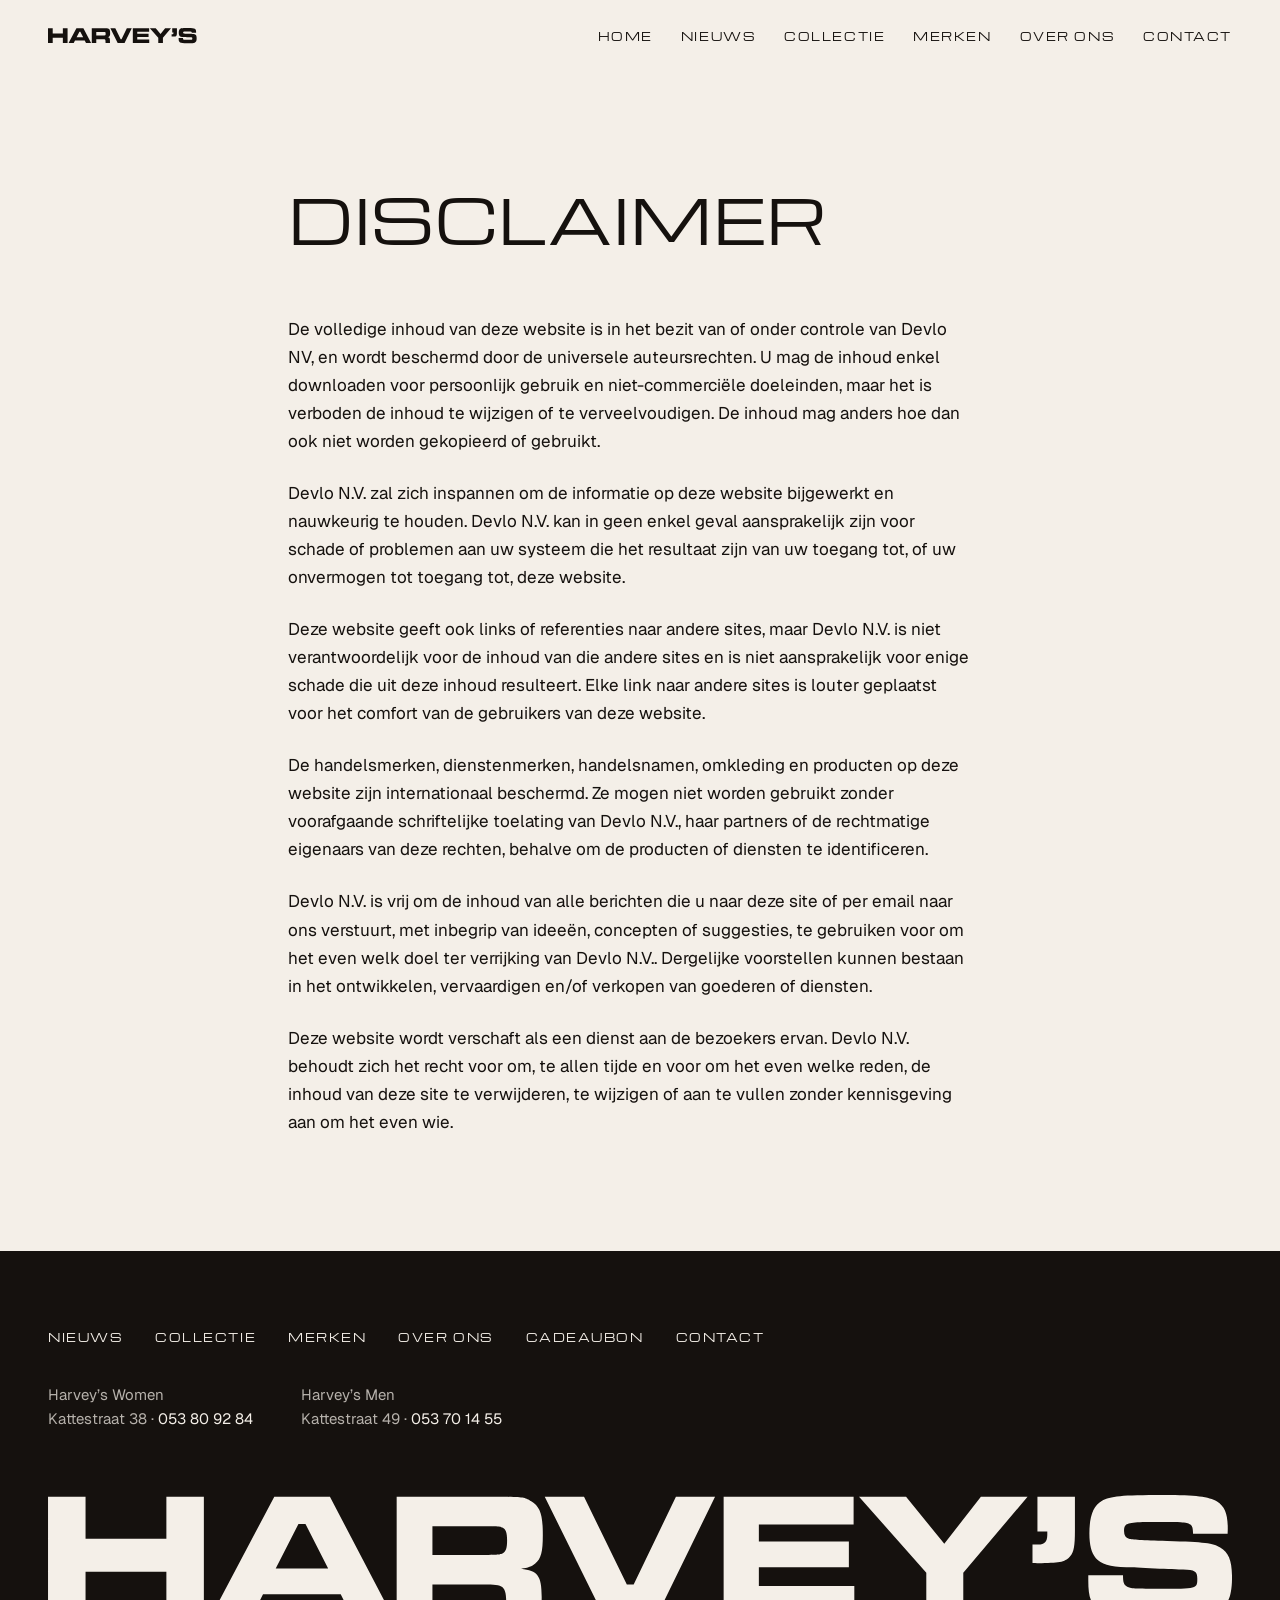
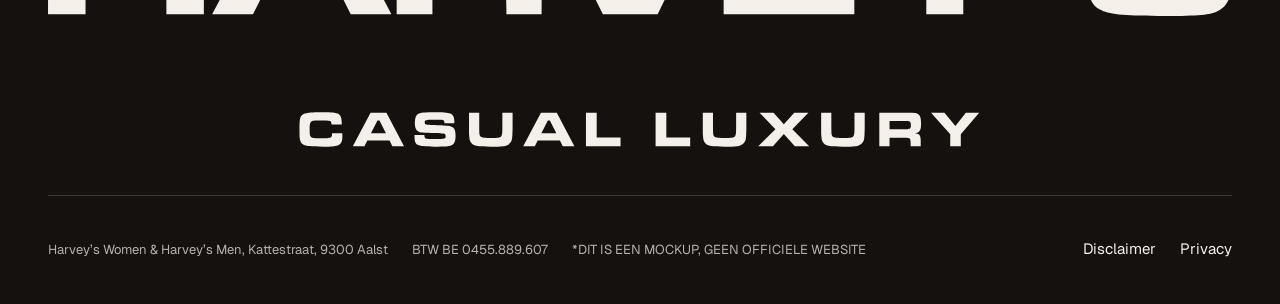
==== commit 2f0dea2e: "update kleine fixen" ====
--- a/disclaimer.html
+++ b/disclaimer.html
@@ -42,12 +42,12 @@
         </button>
         <div class="nav__paneel" id="hoofdmenu">
           <ul class="nav__lijst">
-            <li><a class="nav__link" href="index.html#home"><span class="nav__nr" aria-hidden="true">00</span>Home</a></li>
-            <li><a class="nav__link" href="index.html#nieuws"><span class="nav__nr" aria-hidden="true">01</span>Nieuws</a></li>
-            <li><a class="nav__link" href="index.html#collectie"><span class="nav__nr" aria-hidden="true">02</span>Collectie</a></li>
-            <li><a class="nav__link" href="index.html#merken"><span class="nav__nr" aria-hidden="true">03</span>Merken</a></li>
-            <li><a class="nav__link" href="index.html#over"><span class="nav__nr" aria-hidden="true">04</span>Over ons</a></li>
-            <li><a class="nav__link" href="index.html#contact"><span class="nav__nr" aria-hidden="true">05</span>Contact</a></li>
+            <li><a class="nav__link" href="index.html#home">Home</a></li>
+            <li><a class="nav__link" href="index.html#nieuws">Nieuws</a></li>
+            <li><a class="nav__link" href="index.html#collectie">Collectie</a></li>
+            <li><a class="nav__link" href="index.html#merken">Merken</a></li>
+            <li><a class="nav__link" href="index.html#over">Over ons</a></li>
+            <li><a class="nav__link" href="index.html#contact">Contact</a></li>
           </ul>
           <div class="nav__voet">
             <p class="nav__adres">Kattestraat 38 &amp; 49<br />9300 Aalst</p>
@@ -90,6 +90,7 @@
           <a href="index.html#collectie">Collectie</a>
           <a href="index.html#merken">Merken</a>
           <a href="index.html#over">Over ons</a>
+          <a href="index.html#cadeaubon">Cadeaubon</a>
           <a href="index.html#contact">Contact</a>
         </nav>
         <div class="footer__winkels">
--- a/css/tokens.css
+++ b/css/tokens.css
@@ -1,7 +1,7 @@
 /* Ontwerptokens — de enige plek met losse waarden. Zie DESIGN.md voor de regels. */
 :root {
   /* Kleur — huisstijl "Casual Luxury": oranje vlak, zwart woordmerk */
-  --oranje: #e04b00; /* het merkvlak: hero, merken, nieuwsbrief, klantenkaart */
+  --oranje: #e04b00; /* het merkvlak: hero, merken, nieuwsbrief, cadeaubon */
   --oranje-diep: #b83c00; /* hover op oranje; oranje tekst op licht (contrast 5:1) */
   --oranje-licht: #f2835a; /* kern van de spotlight in de hero, nooit voor tekst */
   --kalk: #f4efe8; /* hoofdachtergrond, gebroken wit */
@@ -49,7 +49,6 @@
   --fs-statement: clamp(1.75rem, 1.1rem + 2.8vw, 3.75rem);
   --fs-h2: clamp(1.625rem, 0.9rem + 3.6vw, 4.25rem);
   --fs-band: clamp(2.5rem, 1.2rem + 6vw, 7rem);
-  --fs-nummer: clamp(4.5rem, 2rem + 6.5vw, 8.5rem); /* huisnummers bij contact */
 
   --lh-tight: 1.05;
   --lh-snug: 1.2;
--- a/css/layout.css
+++ b/css/layout.css
@@ -17,27 +17,20 @@
    naast de titel en de intro rechts ervan, op één lijn. */
 .sectie__kop {
   display: grid;
-  grid-template-columns: auto 1fr;
-  align-items: start;
-  column-gap: var(--space-4);
   row-gap: var(--space-4);
   margin-bottom: var(--space-7);
 }
 
-.sectie__kop > p {
-  grid-column: 1 / -1;
-}
-
 @media (min-width: 56em) {
   .sectie__kop {
-    grid-template-columns: auto auto 1fr;
+    grid-template-columns: auto 1fr;
     align-items: end;
     column-gap: var(--space-5);
     margin-bottom: var(--space-8);
   }
 
   .sectie__kop > p {
-    grid-column: 3;
+    grid-column: 2;
     justify-self: end;
     max-width: 26rem;
   }
@@ -201,6 +194,21 @@
   margin-right: calc(-1 * max(var(--gutter), (100vw - var(--maxw)) / 2));
 }
 
+/* Cadeaubon: de bonnen links, de uitleg rechts */
+.cadeaubon {
+  display: grid;
+  grid-template-columns: 1fr;
+  gap: var(--space-8);
+  align-items: center;
+}
+
+@media (min-width: 56em) {
+  .cadeaubon {
+    grid-template-columns: 5fr 6fr;
+    gap: var(--space-9);
+  }
+}
+
 /* Contact: twee winkels, daaronder openingsuren */
 .contact {
   display: grid;
--- a/css/components.css
+++ b/css/components.css
@@ -54,7 +54,6 @@
 }
 
 .nav__toggle,
-.nav__nr,
 .nav__voet {
   display: none;
 }
@@ -204,9 +203,7 @@
   }
 
   .nav__link {
-    display: flex;
-    align-items: baseline;
-    gap: var(--space-4);
+    display: block;
     padding-block: var(--space-4);
     font-size: clamp(1.375rem, 6.5vw, 2.25rem);
     letter-spacing: var(--tracking-display);
@@ -233,12 +230,6 @@
   .nav__lijst li:nth-child(4) .nav__link { --i: 3; }
   .nav__lijst li:nth-child(5) .nav__link { --i: 4; }
   .nav__lijst li:nth-child(6) .nav__link { --i: 5; }
-
-  .nav__nr {
-    display: inline;
-    font-size: var(--fs-label);
-    letter-spacing: var(--tracking-label);
-  }
 
   /* adres en slogan onderaan het doek */
   .nav__voet {
@@ -342,6 +333,13 @@
   outline-offset: 3px;
 }
 
+/* Oranje pil, voor op inkt */
+.knop--oranje {
+  background: var(--oranje);
+  border-color: var(--oranje);
+  color: var(--inkt);
+}
+
 .knop:disabled {
   opacity: 0.4;
   cursor: not-allowed;
@@ -395,16 +393,6 @@
   outline-color: var(--inkt);
 }
 
-.sectie__nr {
-  align-self: start;
-  padding-top: 0.35em;
-  color: var(--steen);
-}
-
-.sectie--oranje .sectie__nr {
-  color: var(--inkt);
-}
-
 .sectie__kop > p {
   color: var(--steen);
   font-size: var(--fs-lead);
@@ -413,6 +401,24 @@
 
 .sectie--oranje .sectie__kop > p {
   color: var(--inkt);
+}
+
+/* Inkt: een donkere sectie (cadeaubon), kalk erop zoals in de footer */
+.sectie--inkt {
+  background: var(--inkt);
+  color: var(--kalk);
+}
+
+.sectie--inkt a:not(.knop) {
+  color: var(--kalk);
+}
+
+.sectie--inkt a:not(.knop):hover {
+  color: var(--oranje);
+}
+
+.sectie--inkt :focus-visible {
+  outline-color: var(--oranje);
 }
 
 /* Titels die js/main.js (setupKoppen) in letters splitst: elk woord is een vak
@@ -1091,101 +1097,6 @@
   margin-top: 0;
 }
 
-/* Klantenkaart: een echte kaart (85,6 × 54 mm) naast de uitleg. --rx/--ry en
-   --gx/--gy zet js/main.js (setupKaart): de kaart kantelt en de glans volgt de muis. */
-.klantenkaart {
-  display: grid;
-  gap: var(--space-5);
-  align-items: center;
-  margin-top: var(--space-4);
-  padding-top: var(--space-6);
-  border-top: 1px solid var(--lijn-sterk);
-}
-
-@media (min-width: 30em) {
-  .klantenkaart {
-    grid-template-columns: minmax(0, 15rem) 1fr;
-  }
-}
-
-.klantenkaart__kaart {
-  position: relative;
-  display: grid;
-  grid-template-columns: 1fr auto;
-  grid-template-rows: auto 1fr auto;
-  aspect-ratio: 85.6 / 54;
-  max-width: 15rem;
-  padding: 0.9rem 1rem;
-  overflow: hidden;
-  background: var(--oranje) var(--korrel);
-  color: var(--inkt);
-  border-radius: 0.75rem;
-  box-shadow: var(--schaduw-zwevend);
-  transform: perspective(50rem) rotateX(var(--rx, 0deg)) rotateY(var(--ry, 0deg));
-  transition: transform var(--duur-reveal) var(--ease-uit);
-}
-
-/* de chip */
-.klantenkaart__kaart::before {
-  content: '';
-  grid-row: 2;
-  align-self: center;
-  width: 1.6rem;
-  height: 1.2rem;
-  border: 1px solid var(--lijn-op-oranje);
-  border-radius: 0.25rem;
-  background:
-    linear-gradient(var(--lijn-op-oranje), var(--lijn-op-oranje)) 50% 0 / 1px 100% no-repeat,
-    linear-gradient(var(--lijn-op-oranje), var(--lijn-op-oranje)) 0 50% / 100% 1px no-repeat;
-}
-
-.klantenkaart__logo {
-  grid-column: 1 / -1;
-}
-
-.klantenkaart__logo svg {
-  height: 0.55rem;
-  width: auto;
-}
-
-.klantenkaart__procent {
-  grid-row: 3;
-  font-family: var(--font-display);
-  font-size: 2rem;
-  line-height: 1;
-}
-
-.klantenkaart__slogan {
-  grid-row: 3;
-  align-self: end;
-  padding-bottom: 0.2rem;
-}
-
-.klantenkaart__slogan svg {
-  height: 0.3rem;
-  width: auto;
-}
-
-.klantenkaart__glans {
-  position: absolute;
-  inset: 0;
-  background: radial-gradient(circle at var(--gx, 30%) var(--gy, 0%), rgba(var(--kalk-rgb), 0.55), transparent 60%);
-  mix-blend-mode: soft-light;
-  opacity: 0.4;
-  pointer-events: none;
-  transition: opacity var(--duur-reveal) var(--ease);
-}
-
-.klantenkaart:hover .klantenkaart__glans {
-  opacity: 1;
-}
-
-.klantenkaart__tekst {
-  display: flex;
-  flex-direction: column;
-  gap: var(--space-2);
-}
-
 /* ---------- Carrousel (Over Harvey's): schuifbaar spoor met een glimp van de volgende foto ---------- */
 .carrousel {
   --carrousel-slide-w: min(78%, 40rem);
@@ -1327,6 +1238,218 @@
   color: var(--inkt);
 }
 
+/* ---------- Cadeaubon ----------
+   Twee bonnen op elkaar: de oranje omslag achteraan, de bon zelf ervoor. Alle maten
+   in cqi, zodat alles op de bonnen meeschaalt met de breedte van het beeld.
+   --rx/--ry en --gx/--gy zet js/main.js (setupBon): de stapel kantelt en de glans
+   volgt de muis. */
+.cadeaubon__beeld {
+  width: min(90%, 30rem);
+  justify-self: center;
+  container-type: inline-size;
+}
+
+.cadeaubon__stapel {
+  position: relative;
+  aspect-ratio: 10 / 11;
+  transform: perspective(60rem) rotateX(var(--rx, 0deg)) rotateY(var(--ry, 0deg));
+  transform-style: preserve-3d;
+  transition: transform var(--duur-reveal) var(--ease-uit);
+}
+
+/* Een bon is A6 (105 × 148 mm), 58cqi breed */
+.bon {
+  position: absolute;
+  display: flex;
+  flex-direction: column;
+  width: 58cqi;
+  aspect-ratio: 105 / 148;
+  overflow: hidden;
+  border-radius: var(--radius-sm);
+  box-shadow: var(--schaduw-zwevend);
+  transform: translate3d(var(--bon-x, 0), var(--bon-y, 0), var(--bon-z, 0)) rotate(var(--bon-hoek));
+}
+
+.bon svg {
+  width: 100%;
+  height: auto;
+}
+
+/* Omslag: oranje vlak met logo en slogan, half achter de bon */
+.bon--omslag {
+  --bon-hoek: -6deg;
+  top: 3cqi;
+  left: 3cqi;
+  justify-content: center;
+  padding: 0 7cqi 6cqi;
+  background: var(--oranje) var(--korrel);
+  color: var(--inkt);
+}
+
+.bon--omslag .bon__logo {
+  width: 46cqi;
+}
+
+.bon--omslag .bon__slogan {
+  width: 28cqi;
+  margin-top: 2.5cqi;
+}
+
+.bon--omslag .bon__merken {
+  width: 40cqi;
+  margin-top: 2.5cqi;
+  padding-top: 2cqi;
+  border-top: 1px solid var(--inkt);
+  font-size: 2.2cqi;
+}
+
+/* De bon zelf: gebroken wit, een dun kader binnen de rand */
+.bon--kaart {
+  --bon-hoek: 4deg;
+  --bon-z: 1.5rem;
+  top: 24cqi;
+  left: 38cqi;
+  align-items: center;
+  padding: 7cqi 5cqi 6cqi;
+  background: var(--kalk);
+  color: var(--inkt);
+  text-align: center;
+  outline: 1px solid var(--lijn-sterk);
+  outline-offset: -2.5cqi;
+}
+
+.bon--kaart .bon__logo {
+  width: 26cqi;
+}
+
+.bon__merken,
+.bon__veld,
+.bon__geldig {
+  font-family: var(--font-display);
+  font-size: 1.9cqi;
+  line-height: 1.4;
+  letter-spacing: 0.2em;
+  text-transform: uppercase;
+}
+
+.bon--kaart .bon__merken {
+  margin-top: 1.2cqi;
+}
+
+.bon__titel {
+  margin-top: 3cqi;
+  font-family: var(--font-serif);
+  font-size: 9.5cqi;
+  font-style: italic;
+  line-height: 1;
+}
+
+.bon__veld {
+  margin-top: auto;
+}
+
+/* twee stippellijnen om op te schrijven */
+.bon__regels {
+  width: 40cqi;
+  height: 8cqi;
+  border-bottom: 1px dotted var(--lijn-sterk);
+}
+
+.bon__regels::before {
+  content: '';
+  display: block;
+  height: 50%;
+  border-bottom: 1px dotted var(--lijn-sterk);
+}
+
+.bon__geldig {
+  margin-top: auto;
+  color: var(--oranje-diep);
+}
+
+.bon__glans {
+  position: absolute;
+  inset: 0;
+  background: radial-gradient(circle at var(--gx, 30%) var(--gy, 0%), rgba(var(--kalk-rgb), 0.55), transparent 60%);
+  mix-blend-mode: soft-light;
+  opacity: 0.4;
+  pointer-events: none;
+  transition: opacity var(--duur-reveal) var(--ease);
+}
+
+.cadeaubon__beeld:hover .bon__glans {
+  opacity: 1;
+}
+
+.cadeaubon__tekst {
+  display: flex;
+  flex-direction: column;
+  gap: var(--space-6);
+}
+
+.cadeaubon__lead {
+  font-family: var(--font-serif);
+  font-size: var(--fs-h3);
+  line-height: var(--lh-snug);
+}
+
+/* op inkt haalt oranje 3,9:1, genoeg voor tekst van deze grootte */
+.cadeaubon__lead em {
+  color: var(--oranje);
+}
+
+/* Feiten: label links, waarde rechts, gescheiden door haarlijnen */
+.cadeaubon__feiten {
+  margin: 0;
+  border-bottom: 1px solid var(--lijn-op-inkt);
+}
+
+.cadeaubon__feiten > div {
+  display: grid;
+  grid-template-columns: minmax(7.5rem, 1fr) 2fr;
+  align-items: baseline;
+  gap: var(--space-2) var(--space-5);
+  padding-block: var(--space-4);
+  border-top: 1px solid var(--lijn-op-inkt);
+}
+
+.cadeaubon__feiten dt {
+  color: var(--kalk-op-inkt);
+}
+
+.cadeaubon__feiten dd {
+  margin: 0;
+  font-weight: 500;
+}
+
+/* kleine lettertjes: enkel een lijn erboven */
+.cadeaubon__feiten--klein {
+  border-bottom: 0;
+}
+
+.cadeaubon__feiten--klein dd {
+  color: var(--kalk-op-inkt);
+  font-size: var(--fs-sm);
+  font-weight: 400;
+}
+
+.cadeaubon__actie {
+  display: flex;
+  flex-wrap: wrap;
+  align-items: center;
+  gap: var(--space-4) var(--space-5);
+}
+
+.cadeaubon__actie p {
+  color: var(--kalk-op-inkt);
+  font-size: var(--fs-sm);
+  font-variant-numeric: tabular-nums;
+}
+
+.cadeaubon__actie p a {
+  white-space: nowrap;
+}
+
 /* ---------- Contact ---------- */
 .winkel {
   display: flex;
@@ -1338,19 +1461,20 @@
   transform: scale(1.04);
 }
 
-/* het huisnummer groot naast naam en adres */
+/* het huisnummer klein en ingetogen naast naam en adres */
 .winkel__info {
   display: flex;
   align-items: flex-start;
-  gap: var(--space-5);
+  gap: var(--space-4);
 }
 
 .winkel__nr {
   flex: none;
+  padding-top: 0.35em;
   font-family: var(--font-display);
-  font-size: var(--fs-nummer);
-  line-height: 0.8;
-  color: var(--oranje);
+  font-size: var(--fs-md);
+  line-height: 1;
+  color: var(--steen);
 }
 
 .winkel__tekst {
@@ -1419,13 +1543,10 @@
 /* ---------- Nieuwsbrief ---------- */
 .nieuwsbrief__tekst {
   display: grid;
-  grid-template-columns: auto 1fr;
-  column-gap: var(--space-4);
   row-gap: var(--space-5);
 }
 
 .nieuwsbrief__tekst p {
-  grid-column: 1 / -1;
   font-size: var(--fs-lead);
   line-height: 1.45;
 }
--- a/css/beweging.css
+++ b/css/beweging.css
@@ -73,8 +73,7 @@
   /* ---------- Lijnen trekken zich van links naar rechts ---------- */
   .reveal .merkgroep h3,
   .reveal .galerij__groep h3,
-  .reveal .contact__uren,
-  .reveal .klantenkaart {
+  .reveal .contact__uren {
     border-color: transparent;
     background-image: linear-gradient(var(--lijn-sterk), var(--lijn-sterk));
     background-repeat: no-repeat;
@@ -91,16 +90,35 @@
     background-position: left bottom;
   }
 
-  .reveal .contact__uren,
-  .reveal .klantenkaart {
+  .reveal .contact__uren {
     background-position: left top;
   }
 
   .reveal.is-visible .merkgroep h3,
   .reveal.is-visible .galerij__groep h3,
-  .reveal.is-visible .contact__uren,
-  .reveal.is-visible .klantenkaart {
+  .reveal.is-visible .contact__uren {
     background-size: 100% 1px;
+  }
+
+  /* ---------- Cadeaubon: de bonnen waaieren open ----------
+     Ze liggen eerst recht op elkaar, in het midden tussen hun eindplaatsen, en
+     schuiven uit elkaar zodra het beeld .is-in krijgt (js/main.js, setupTekst). */
+  .cadeaubon__beeld.tekst .bon {
+    transition: transform calc(var(--duur-tekst) * 1.3) var(--ease-uit) 250ms;
+  }
+
+  .cadeaubon__beeld.tekst:not(.is-in) .bon {
+    --bon-hoek: 0deg;
+  }
+
+  .cadeaubon__beeld.tekst:not(.is-in) .bon--omslag {
+    --bon-x: 17.5cqi;
+    --bon-y: 10.5cqi;
+  }
+
+  .cadeaubon__beeld.tekst:not(.is-in) .bon--kaart {
+    --bon-x: -17.5cqi;
+    --bon-y: -10.5cqi;
   }
 
   /* ---------- Merken: de banden schuiven traag voorbij ----------
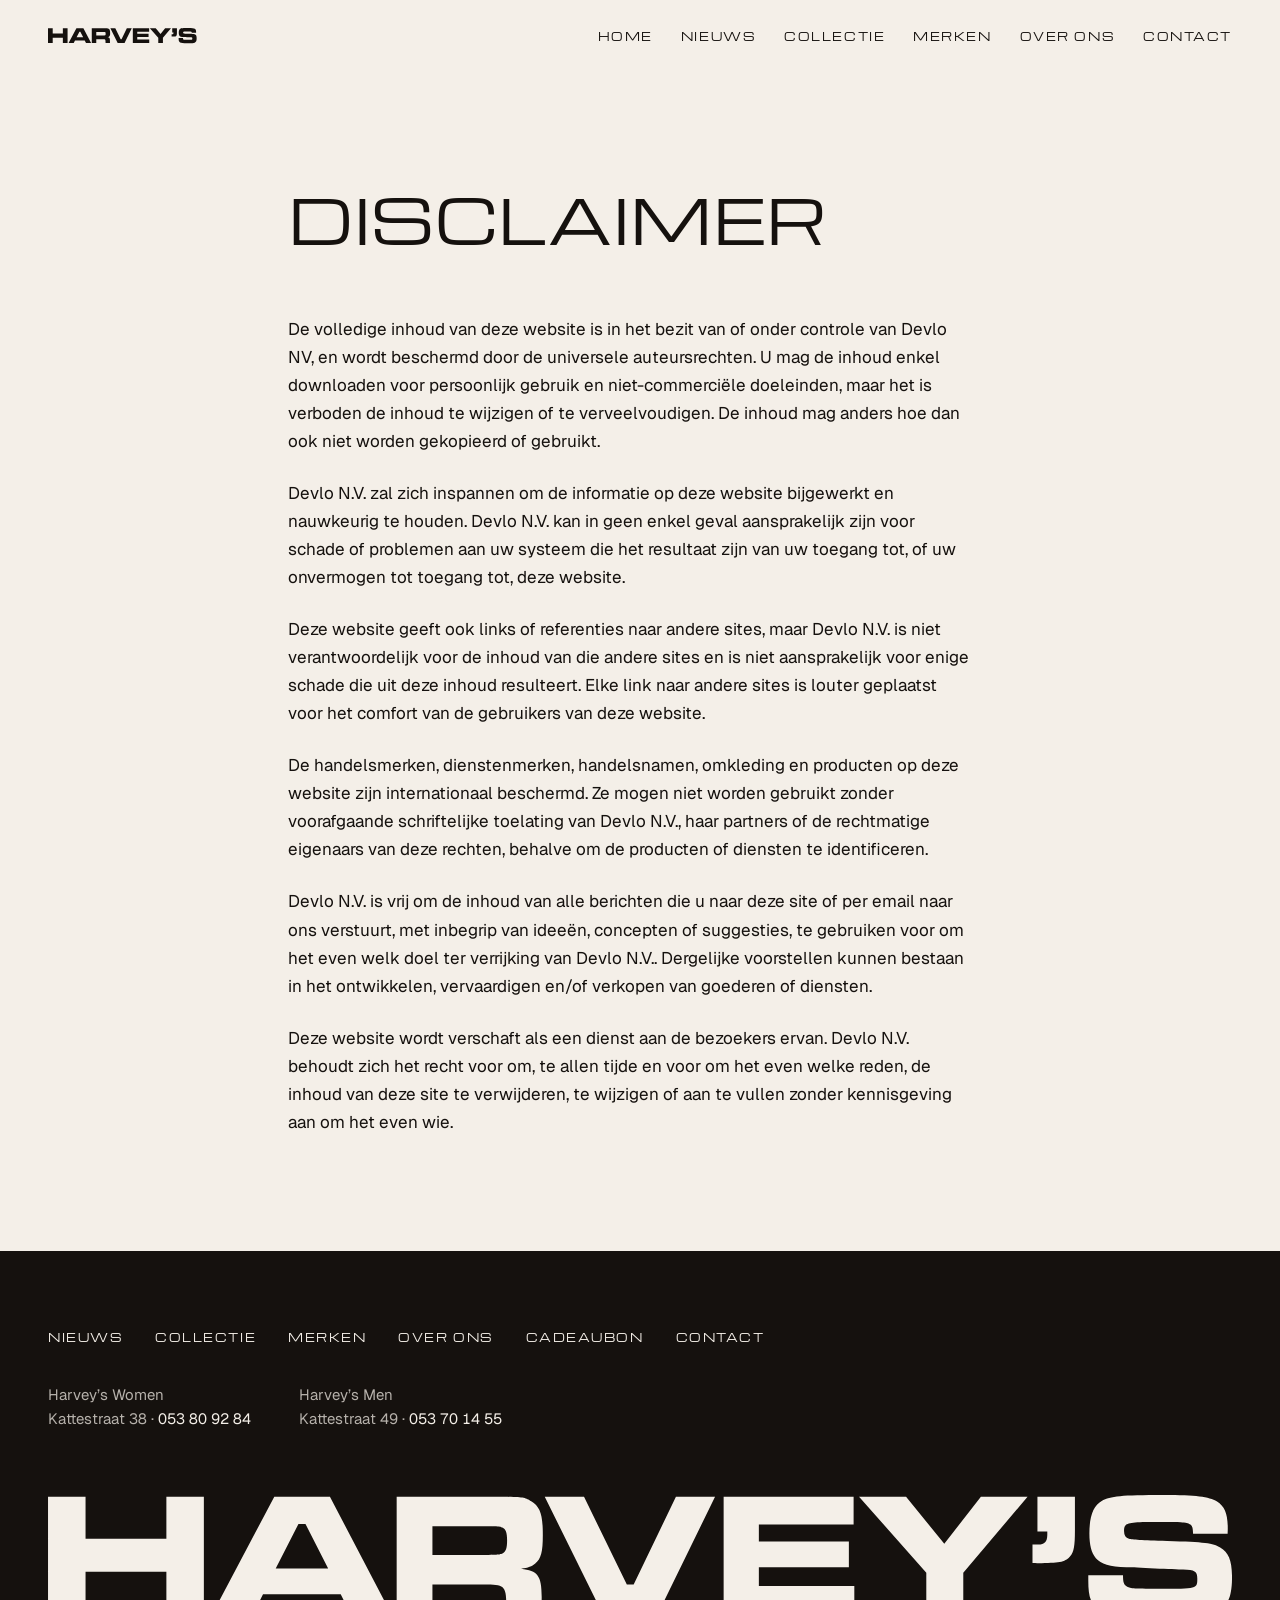
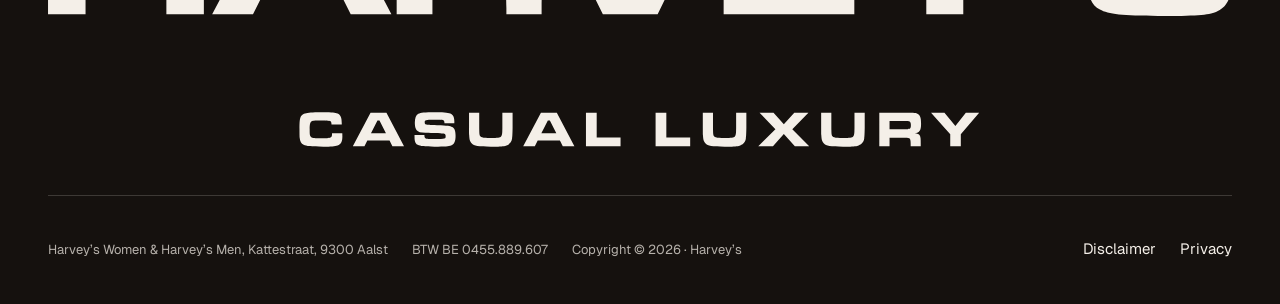
==== commit 975ec5c2: "impeccable update" ====
--- a/disclaimer.html
+++ b/disclaimer.html
@@ -107,7 +107,7 @@
         <div class="footer__meta">
           <span>Harvey’s Women &amp; Harvey’s Men, Kattestraat, 9300 Aalst</span>
           <span>BTW BE 0455.889.607</span>
-          <span>*DIT IS EEN MOCKUP, GEEN OFFICIELE WEBSITE</span>
+          <span>Copyright © 2026 · Harvey’s</span>
         </div>
         <nav class="footer__links" aria-label="Juridisch">
           <a href="disclaimer.html">Disclaimer</a>
--- a/css/tokens.css
+++ b/css/tokens.css
@@ -1,7 +1,7 @@
 /* Ontwerptokens — de enige plek met losse waarden. Zie DESIGN.md voor de regels. */
 :root {
   /* Kleur — huisstijl "Casual Luxury": oranje vlak, zwart woordmerk */
-  --oranje: #e04b00; /* het merkvlak: hero, merken, nieuwsbrief, cadeaubon */
+  --oranje: #e04b00; /* het merkvlak: hero, merken, nieuwsbrief */
   --oranje-diep: #b83c00; /* hover op oranje; oranje tekst op licht (contrast 5:1) */
   --oranje-licht: #f2835a; /* kern van de spotlight in de hero, nooit voor tekst */
   --kalk: #f4efe8; /* hoofdachtergrond, gebroken wit */
@@ -35,7 +35,7 @@
   --rust: var(--steen);
 
   /* Typografie */
-  --font-display: 'Michroma', 'Microgramma Extd D', 'Eurostile Extended', 'Arial Black', sans-serif;
+  --font-display: 'Michroma', 'Arial Black', sans-serif;
   --font-serif: 'Instrument Serif', 'Iowan Old Style', Georgia, serif;
   --font-sans: 'Geist', 'Helvetica Neue', Arial, sans-serif;
 
--- a/css/base.css
+++ b/css/base.css
@@ -9,6 +9,10 @@
   scroll-behavior: smooth;
   scroll-padding-top: calc(var(--header-h) + var(--space-4));
   -webkit-text-size-adjust: 100%;
+  /* ook wat de browser zelf tekent, krijgt de kleuren van het huis */
+  accent-color: var(--oranje);
+  caret-color: var(--oranje-diep);
+  scrollbar-color: color-mix(in srgb, var(--inkt) 45%, var(--kalk)) var(--kalk);
 }
 
 body {
@@ -135,6 +139,14 @@
 ::selection {
   background: var(--oranje);
   color: var(--inkt);
+}
+
+/* Op de oranje vlakken zou een oranje selectie wegvallen: daar wordt het omgekeerd */
+.hero ::selection,
+.sectie--oranje ::selection,
+.nav__paneel ::selection {
+  background: var(--inkt);
+  color: var(--oranje);
 }
 
 .skip-link {
@@ -153,6 +165,10 @@
   transform: none;
 }
 
+.skip-link:hover {
+  color: var(--kalk);
+}
+
 .visually-hidden {
   position: absolute;
   width: 1px;
--- a/css/components.css
+++ b/css/components.css
@@ -591,14 +591,19 @@
   -webkit-text-stroke: 1.5px var(--kalk);
 }
 
-/* een oranje ster met vier punten tussen de woorden */
+/* tussen de woorden een klein oranje vierkant: het merkvlak van de huisstijl in het
+   klein. Op de tweede rij enkel omlijnd, zoals de letters. */
 .band__ster {
   flex: none;
-  width: 0.42em;
-  height: 0.42em;
-  margin-inline: 0.5em;
+  width: 0.3em;
+  height: 0.3em;
+  margin-inline: 0.6em;
   background: var(--oranje);
-  clip-path: polygon(50% 0, 60% 40%, 100% 50%, 60% 60%, 50% 100%, 40% 60%, 0 50%, 40% 40%);
+}
+
+.band__rij--lijn .band__ster {
+  background: none;
+  box-shadow: inset 0 0 0 1.5px var(--oranje);
 }
 
 /* ---------- Nieuws ---------- */
@@ -677,7 +682,6 @@
   position: relative;
   display: inline-flex;
   align-items: center;
-  gap: var(--space-2);
   min-height: 2.75rem;
   padding: 0 var(--space-5);
   background: none;
@@ -702,12 +706,6 @@
   outline-offset: 2px;
 }
 
-.tabs__aantal {
-  font-family: var(--font-sans);
-  font-size: var(--fs-xs);
-  letter-spacing: 0;
-}
-
 .galerij.is-tabs {
   gap: var(--space-6);
 }
@@ -786,7 +784,7 @@
   color: var(--inkt);
   border-radius: var(--radius-pil);
   font-family: var(--font-display);
-  font-size: 0.5625rem;
+  font-size: var(--fs-label);
   line-height: 1.8;
   letter-spacing: 0.12em;
   text-transform: uppercase;
@@ -826,7 +824,7 @@
   margin: -2.75rem 0 0 -2.75rem;
   color: transparent;
   font-family: var(--font-display);
-  font-size: 0.625rem;
+  font-size: var(--fs-label);
   letter-spacing: var(--tracking-label);
   text-transform: uppercase;
   pointer-events: none;
@@ -1047,9 +1045,9 @@
 /* Merk zonder logo: de naam als woordbeeld */
 .merk__tekst {
   font-family: var(--font-display);
-  font-size: var(--fs-xs);
+  font-size: var(--fs-sm);
   line-height: 1.2;
-  letter-spacing: 0.06em;
+  letter-spacing: 0.08em;
   text-align: center;
   text-transform: uppercase;
   color: var(--inkt);
@@ -1082,8 +1080,10 @@
   text-wrap: balance;
 }
 
+/* De uitspraak staat volledig recht en in inkt: de klemtoon zit al in de tekst zelf
+   (méér). Een *woord* uit WordPress krijgt hier dus geen eigen opmaak. */
 .statement em {
-  color: var(--oranje);
+  font-style: normal;
 }
 
 .over__tekst {
@@ -1140,7 +1140,8 @@
   gap: var(--space-2);
 }
 
-.carrousel__slide img {
+/* enkel een foto die zelf de slide is; een nieuwsbericht heeft zijn eigen beeldvak */
+.carrousel__slide > img {
   display: block;
   width: 100%;
   aspect-ratio: 4 / 3;
@@ -1149,18 +1150,21 @@
   background: var(--beeld-vlak);
 }
 
-.carrousel__slide figcaption {
-  font-family: var(--font-display);
-  font-size: var(--fs-label);
-  letter-spacing: var(--tracking-label);
-  text-transform: uppercase;
-  color: var(--steen);
-}
-
-/* Balk eronder: teller, voortgangslijn en pijlen */
+/* De foto's spreken voor zich: het onderschrift staat er enkel voor schermlezers */
+.carrousel__slide > figcaption {
+  position: absolute;
+  width: 1px;
+  height: 1px;
+  overflow: hidden;
+  clip: rect(0 0 0 0);
+  white-space: nowrap;
+}
+
+/* Balk eronder: teller links, pijlen rechts */
 .carrousel__balk {
   display: flex;
   align-items: center;
+  justify-content: space-between;
   gap: var(--space-5);
   padding-right: var(--gutter);
 }
@@ -1170,25 +1174,29 @@
   white-space: nowrap;
 }
 
-.carrousel__voortgang {
-  flex: 1;
-  height: 1px;
-  background: var(--lijn-sterk);
-  position: relative;
-}
-
-.carrousel__voortgang i {
-  position: absolute;
-  inset: 0;
-  transform-origin: left;
-  transform: scaleX(0);
-  background: var(--oranje);
-}
-
-/* de lijn vult zich in de tijd tot de volgende foto; js zet --tijd en de klasse */
-.carrousel__voortgang.is-bezig i {
-  transition: transform var(--tijd, 6000ms) linear;
-  transform: scaleX(1);
+/* Nieuws: één bericht tegelijk over de breedte van de container, zonder glimp van
+   het volgende en zonder uitloop tot de schermrand */
+.carrousel--nieuws {
+  --carrousel-slide-w: 100%;
+  gap: var(--space-6);
+}
+
+/* het spoor knipt af wat buiten zijn rand valt: een kleine binnenmarge (met een
+   even grote negatieve buitenmarge) houdt de focusring van "Lees verder" heel,
+   zonder dat het bericht verschuift */
+.carrousel--nieuws .carrousel__spoor {
+  gap: var(--space-7);
+  margin: calc(-1 * var(--space-2));
+  padding: var(--space-2);
+  scroll-padding-inline: var(--space-2);
+}
+
+.carrousel--nieuws .carrousel__spoor::after {
+  display: none;
+}
+
+.carrousel--nieuws .carrousel__balk {
+  padding-right: 0;
 }
 
 .carrousel__knoppen {
@@ -1239,33 +1247,38 @@
 }
 
 /* ---------- Cadeaubon ----------
-   Twee bonnen op elkaar: de oranje omslag achteraan, de bon zelf ervoor. Alle maten
-   in cqi, zodat alles op de bonnen meeschaalt met de breedte van het beeld.
+   De echte bon uit de winkel: een bijna vierkante, witte kaart met een dun zwart
+   kader. Links boven de omslag, rechts onder de binnenkant. Alle maten in cqi,
+   zodat alles op de bonnen meeschaalt met de breedte van het beeld.
    --rx/--ry en --gx/--gy zet js/main.js (setupBon): de stapel kantelt en de glans
    volgt de muis. */
 .cadeaubon__beeld {
-  width: min(90%, 30rem);
+  width: min(90%, 34rem);
   justify-self: center;
   container-type: inline-size;
 }
 
 .cadeaubon__stapel {
   position: relative;
-  aspect-ratio: 10 / 11;
+  aspect-ratio: 1;
   transform: perspective(60rem) rotateX(var(--rx, 0deg)) rotateY(var(--ry, 0deg));
   transform-style: preserve-3d;
   transition: transform var(--duur-reveal) var(--ease-uit);
 }
 
-/* Een bon is A6 (105 × 148 mm), 58cqi breed */
 .bon {
   position: absolute;
   display: flex;
   flex-direction: column;
-  width: 58cqi;
-  aspect-ratio: 105 / 148;
+  align-items: center;
+  width: 54cqi;
+  aspect-ratio: 1;
   overflow: hidden;
+  background: var(--kalk);
+  color: var(--inkt);
+  text-align: center;
   border-radius: var(--radius-sm);
+  outline: 1px solid var(--inkt);
   box-shadow: var(--schaduw-zwevend);
   transform: translate3d(var(--bon-x, 0), var(--bon-y, 0), var(--bon-z, 0)) rotate(var(--bon-hoek));
 }
@@ -1275,73 +1288,80 @@
   height: auto;
 }
 
-/* Omslag: oranje vlak met logo en slogan, half achter de bon */
+.bon__merken,
+.bon__adres,
+.bon__veld,
+.bon__geldig {
+  font-family: var(--font-display);
+  line-height: 1.4;
+  letter-spacing: 0.16em;
+  text-transform: uppercase;
+}
+
+.bon__merken {
+  margin-top: 1cqi;
+  font-size: 2cqi;
+}
+
+/* Omslag: logo, slogan en een dikke lijn, daaronder adres en website */
 .bon--omslag {
   --bon-hoek: -6deg;
-  top: 3cqi;
+  top: 4cqi;
   left: 3cqi;
   justify-content: center;
-  padding: 0 7cqi 6cqi;
-  background: var(--oranje) var(--korrel);
-  color: var(--inkt);
+  outline-offset: -6cqi;
 }
 
 .bon--omslag .bon__logo {
-  width: 46cqi;
-}
-
-.bon--omslag .bon__slogan {
-  width: 28cqi;
-  margin-top: 2.5cqi;
+  width: 34cqi;
+}
+
+.bon__slogan {
+  width: 21cqi;
+  margin-top: 1.8cqi;
 }
 
 .bon--omslag .bon__merken {
-  width: 40cqi;
-  margin-top: 2.5cqi;
-  padding-top: 2cqi;
-  border-top: 1px solid var(--inkt);
-  font-size: 2.2cqi;
-}
-
-/* De bon zelf: gebroken wit, een dun kader binnen de rand */
+  width: 34cqi;
+  margin-top: 1.6cqi;
+  padding-top: 1cqi;
+  border-top: 0.5cqi solid var(--inkt);
+}
+
+.bon__adres {
+  margin-top: 3cqi;
+  font-size: 1.45cqi;
+  line-height: 1.7;
+}
+
+.bon__adres + .bon__adres {
+  margin-top: 1.8cqi;
+}
+
+/* Binnenkant: wat de ontvanger krijgt */
 .bon--kaart {
   --bon-hoek: 4deg;
   --bon-z: 1.5rem;
-  top: 24cqi;
-  left: 38cqi;
-  align-items: center;
-  padding: 7cqi 5cqi 6cqi;
-  background: var(--kalk);
-  color: var(--inkt);
-  text-align: center;
-  outline: 1px solid var(--lijn-sterk);
+  top: 42cqi;
+  left: 44cqi;
+  padding: 6.5cqi 5cqi 5cqi;
   outline-offset: -2.5cqi;
 }
 
 .bon--kaart .bon__logo {
-  width: 26cqi;
-}
-
-.bon__merken,
+  width: 32cqi;
+}
+
+.bon__titel {
+  margin-top: 2.5cqi;
+  font-family: var(--font-serif);
+  font-size: 9cqi;
+  line-height: 1;
+}
+
 .bon__veld,
 .bon__geldig {
-  font-family: var(--font-display);
-  font-size: 1.9cqi;
-  line-height: 1.4;
-  letter-spacing: 0.2em;
-  text-transform: uppercase;
-}
-
-.bon--kaart .bon__merken {
-  margin-top: 1.2cqi;
-}
-
-.bon__titel {
-  margin-top: 3cqi;
-  font-family: var(--font-serif);
-  font-size: 9.5cqi;
-  font-style: italic;
-  line-height: 1;
+  font-size: 1.7cqi;
 }
 
 .bon__veld {
@@ -1350,21 +1370,20 @@
 
 /* twee stippellijnen om op te schrijven */
 .bon__regels {
-  width: 40cqi;
-  height: 8cqi;
-  border-bottom: 1px dotted var(--lijn-sterk);
+  width: 44cqi;
+  height: 7cqi;
+  border-bottom: 1px dotted var(--inkt);
 }
 
 .bon__regels::before {
   content: '';
   display: block;
   height: 50%;
-  border-bottom: 1px dotted var(--lijn-sterk);
+  border-bottom: 1px dotted var(--inkt);
 }
 
 .bon__geldig {
   margin-top: auto;
-  color: var(--oranje-diep);
 }
 
 .bon__glans {
@@ -1542,8 +1561,16 @@
 
 /* ---------- Nieuwsbrief ---------- */
 .nieuwsbrief__tekst {
+  container-type: inline-size;
   display: grid;
   row-gap: var(--space-5);
+}
+
+/* "Nieuwsbrief" is in Michroma ruim 10em breed; naast het formulier is de kolom
+   daar te smal voor en zou de laatste letter op een nieuwe regel vallen.
+   Nooit groter dan de kolom toelaat. */
+.nieuwsbrief__tekst .kop {
+  font-size: min(var(--fs-h2), 9.5cqi);
 }
 
 .nieuwsbrief__tekst p {
@@ -1574,12 +1601,18 @@
   border-bottom: 1px solid var(--inkt);
   border-radius: 0;
   color: var(--inkt);
+  caret-color: var(--inkt);
   font-size: var(--fs-lead);
   transition: box-shadow var(--duur-snel) var(--ease);
 }
 
+/* De voorbeeldtekst in de cursieve serif: in volle inkt leesbaar op het oranje, en
+   toch niet te verwarren met wat de bezoeker zelf typt (rechte Geist) */
 .veld input::placeholder {
-  color: color-mix(in srgb, var(--inkt) 70%, var(--oranje));
+  color: var(--inkt);
+  font-family: var(--font-serif);
+  font-style: italic;
+  opacity: 1;
 }
 
 .veld input:hover {
@@ -1591,8 +1624,11 @@
   box-shadow: 0 2px 0 0 var(--inkt);
 }
 
+/* Fout: op het oranje kan rood niet; de lijn wordt gestippeld, zoals een
+   onderstreepte tikfout, tot de bezoeker verder typt */
 .veld input[aria-invalid='true'] {
-  box-shadow: 0 2px 0 0 var(--inkt);
+  border-bottom: 2px dotted var(--inkt);
+  box-shadow: none;
 }
 
 .nieuwsbrief__bericht {
@@ -1645,6 +1681,7 @@
   flex-wrap: wrap;
   gap: var(--space-4) var(--space-7);
   line-height: 1.6;
+  font-variant-numeric: tabular-nums;
 }
 
 .footer__winkels p + p {
--- a/css/beweging.css
+++ b/css/beweging.css
@@ -112,13 +112,13 @@
   }
 
   .cadeaubon__beeld.tekst:not(.is-in) .bon--omslag {
-    --bon-x: 17.5cqi;
-    --bon-y: 10.5cqi;
+    --bon-x: 20.5cqi;
+    --bon-y: 19cqi;
   }
 
   .cadeaubon__beeld.tekst:not(.is-in) .bon--kaart {
-    --bon-x: -17.5cqi;
-    --bon-y: -10.5cqi;
+    --bon-x: -20.5cqi;
+    --bon-y: -19cqi;
   }
 
   /* ---------- Merken: de banden schuiven traag voorbij ----------
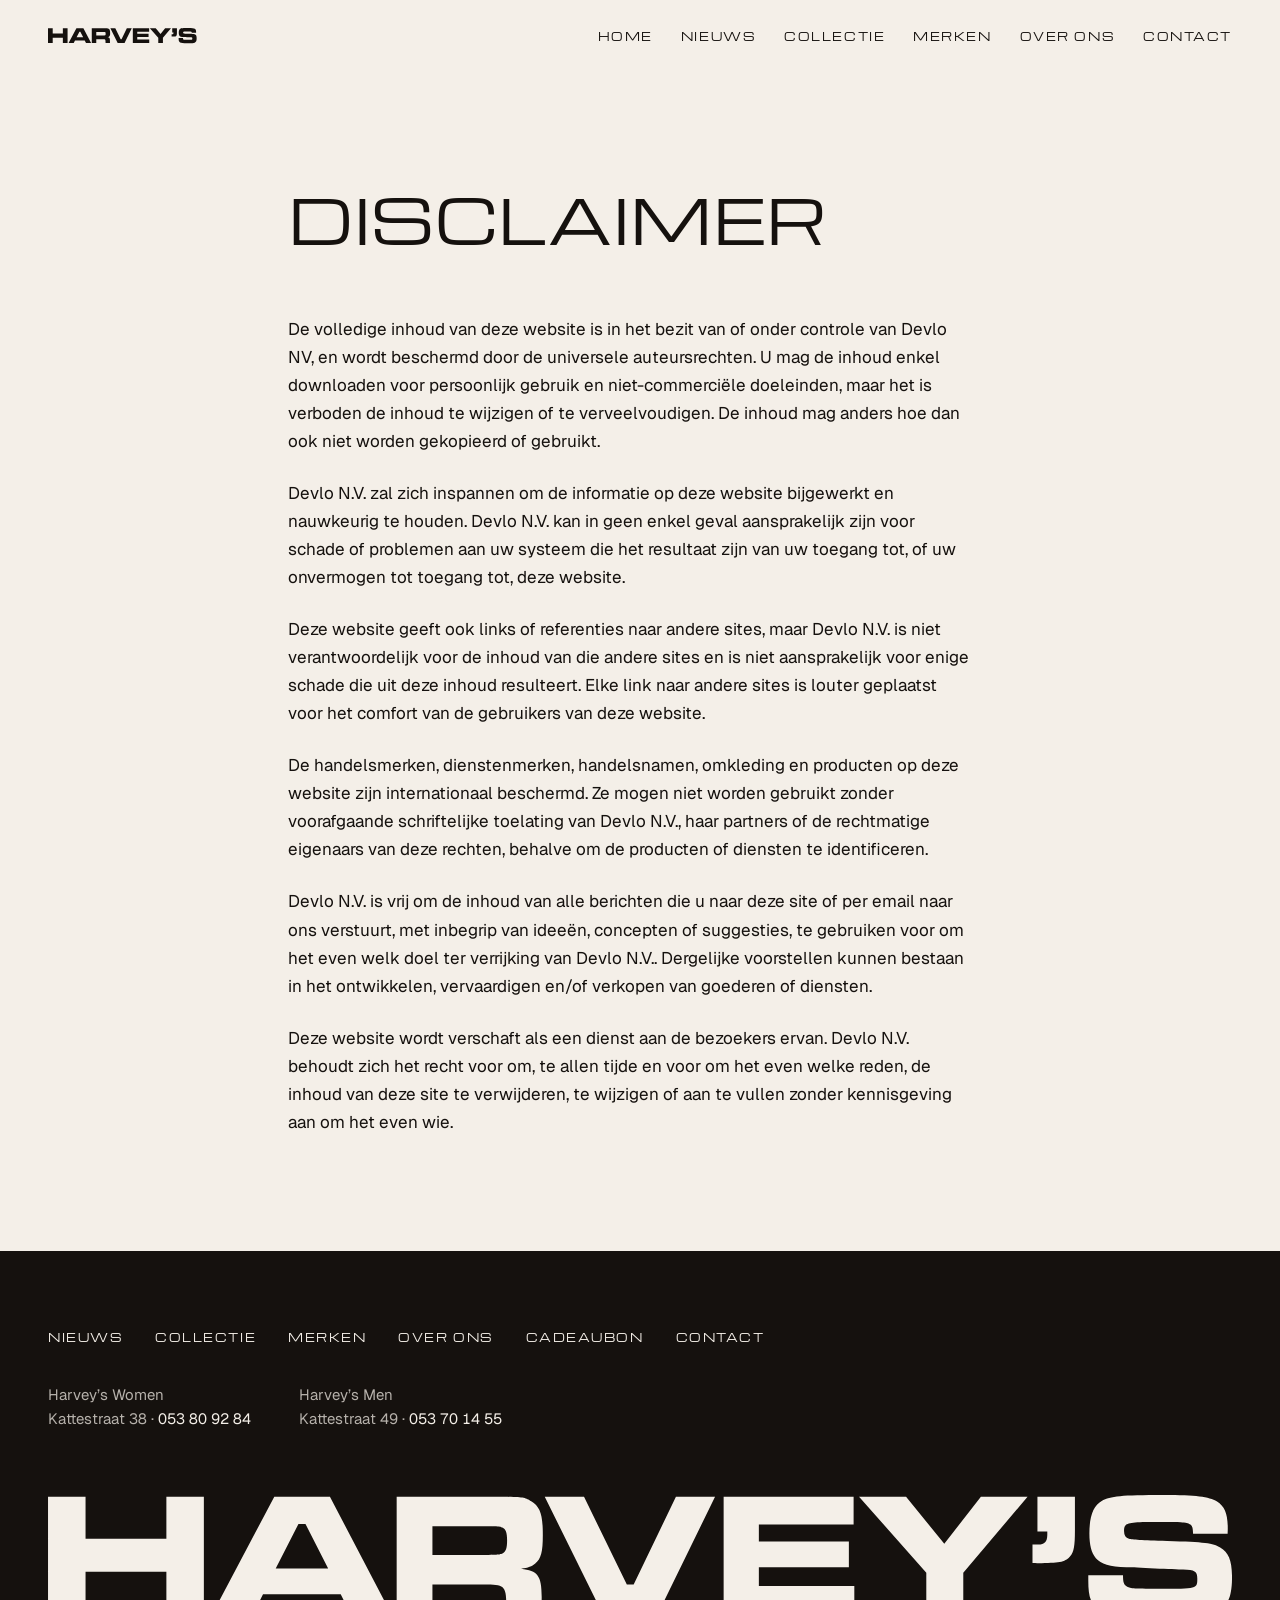
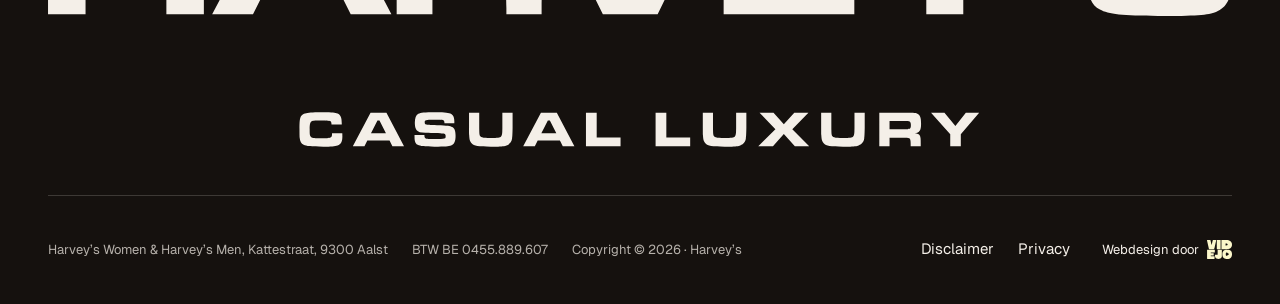
==== commit 4c437844: "update fotos" ====
--- a/disclaimer.html
+++ b/disclaimer.html
@@ -109,10 +109,16 @@
           <span>BTW BE 0455.889.607</span>
           <span>Copyright © 2026 · Harvey’s</span>
         </div>
-        <nav class="footer__links" aria-label="Juridisch">
-          <a href="disclaimer.html">Disclaimer</a>
-          <a href="privacy.html">Privacy</a>
-        </nav>
+        <div class="footer__rechts">
+          <nav class="footer__links" aria-label="Juridisch">
+            <a href="disclaimer.html">Disclaimer</a>
+            <a href="privacy.html">Privacy</a>
+          </nav>
+          <a class="footer__maker" href="https://videjo.be/">
+            Webdesign door
+            <img src="images/videjo-logo.svg" alt="VIDEJO" width="815" height="647" loading="lazy" decoding="async" />
+          </a>
+        </div>
       </div>
     </div>
   </footer>
--- a/css/components.css
+++ b/css/components.css
@@ -1721,6 +1721,29 @@
   gap: var(--space-5);
 }
 
+/* De juridische links en wie de site maakte, samen rechts */
+.footer__rechts {
+  display: flex;
+  flex-wrap: wrap;
+  align-items: center;
+  gap: var(--space-3) var(--space-6);
+}
+
+.footer__maker {
+  display: inline-flex;
+  align-items: center;
+  gap: var(--space-2);
+  min-height: 2.75rem;
+  font-size: var(--fs-xs);
+}
+
+/* in em, zodat het logo meeschaalt met de tekst: elke regel (VID, EJO) is
+   ongeveer zo hoog als de hoofdletters ernaast */
+.footer__maker img {
+  width: auto;
+  height: 1.5em;
+}
+
 /* ---------- Tekstpagina's (disclaimer, privacy) ---------- */
 .tekstpagina h1 {
   font-size: var(--fs-h2);
